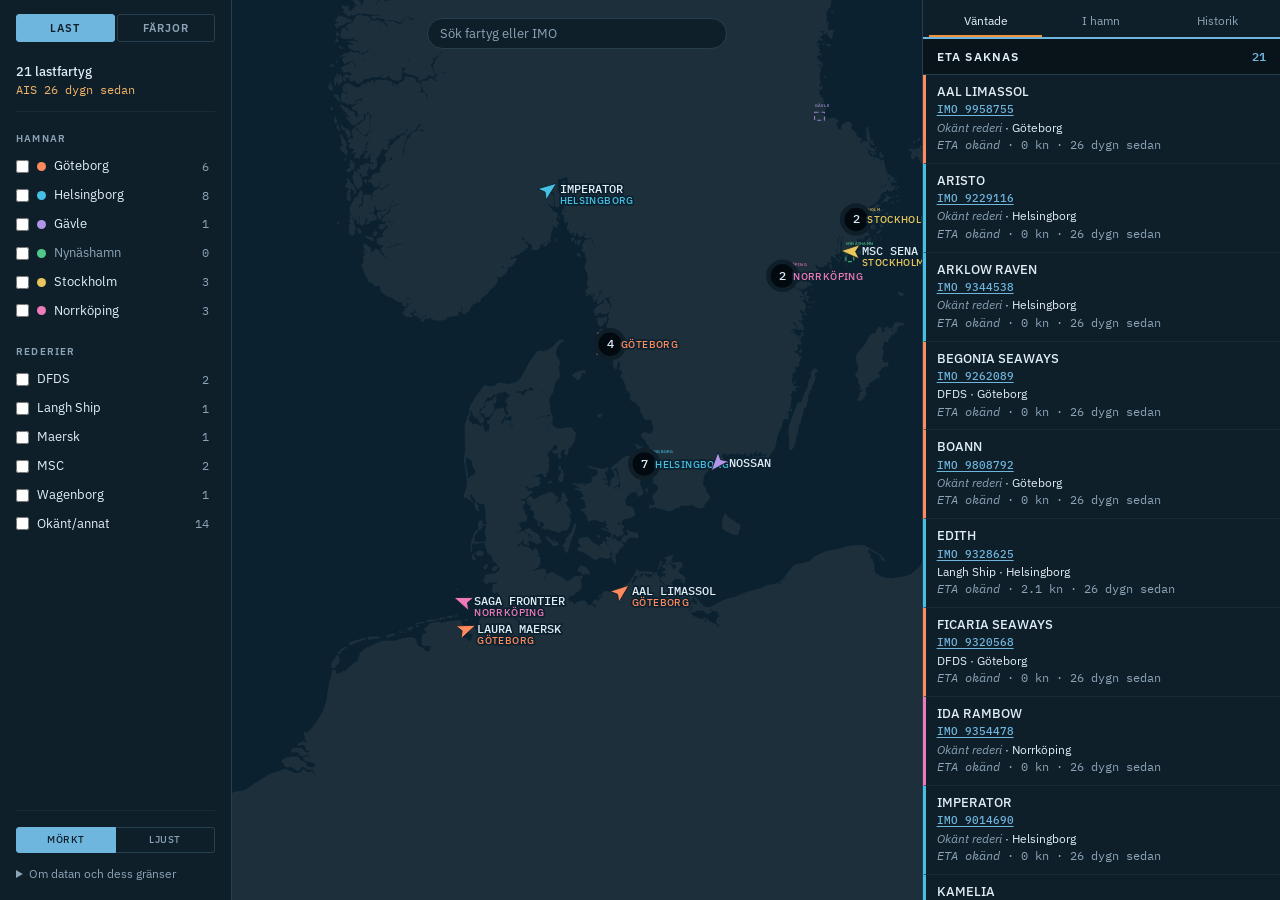
==== index.html @ 01788ef3 "underlag 2026-11-10 12:30Z" ====
<!DOCTYPE html>
<html lang="sv">
<head>
  <meta charset="UTF-8">
  <meta name="viewport" content="width=device-width, initial-scale=1.0">
  <title>Hamn-överblick</title>
  <link rel="stylesheet" href="https://fonts.googleapis.com/css2?family=IBM+Plex+Sans:wght@400;500;600&family=IBM+Plex+Mono:wght@400;500&display=swap">
  <link rel="stylesheet" href="style.css" />
</head>
<body>
  <div class="app">
    <aside class="kolumn filter">
      <nav class="vyval">
        <a href="index.html" class="aktiv">Last</a>
        <a href="farjor.html">Färjor</a>
      </nav>

      <div class="status">
        <span class="status-antal" id="status-antal"></span>
        <span class="status-alder" id="status-alder"></span>
      </div>

      <div id="collecting-banner" class="banner" hidden>Insamlingen har nyss börjat – det kan ta en stund innan fler fartyg dyker upp.</div>

      <section>
        <h2 class="grupprubrik">Hamnar</h2>
        <div id="hamnfilter"></div>
      </section>

      <section>
        <h2 class="grupprubrik">Rederier</h2>
        <div id="rederifilter"></div>
        <p class="notis" id="rederinotis"></p>
      </section>

      <div class="botten">
        <div class="temaval" id="temaval">
          <button type="button" data-tema="dark" aria-pressed="true">Mörkt</button>
          <button type="button" data-tema="light" aria-pressed="false">Ljust</button>
        </div>

        <details class="ansvar">
          <summary>Om datan och dess gränser</summary>
          <p class="ansvar-kort">
            <strong>Obekräftade uppgifter.</strong> Destination och ETA fylls i för hand av besättningen
            och är ofta fel. Sidan får inte användas för navigation, säkerhet eller som underlag för
            åtaganden. Fartygsdata via <a href="https://aisstream.io" rel="noopener">aisstream.io</a>.
          </p>
      <ul>
        <li><strong>Källan är fartygens egna AIS-sändningar.</strong> De tas emot via aisstream.io.
          Sidan är fristående och har ingen koppling till hamnarna, Sjöfartsverket, rederierna
          eller aisstream.io.</li>
        <li><strong>Destination och ETA är fritext.</strong> Besättningen skriver dem för hand.
          Fältet kan vara tomt, felstavat, kvar från förra resan eller ange ett datum som är
          uppenbart fel. Ingenting här är bekräftat mot hamnens anlöpsplanering.</li>
        <li><strong>Framförhållningen är högst ett par dygn.</strong> AIS-destinationen gäller den
          resa fartyget är på just nu, så ett fartyg som ska hit om två veckor står som på väg till
          Rotterdam eller Hamburg. Vid en mätning i september 2026 var den största framförhållningen
          3,4 dygn.</li>
        <li><strong>Avgående fartyg räknas bort.</strong> Destinationsfältet säger vilken hamn,
          inte åt vilket håll — ett fartyg som just lämnat Göteborg kan stå kvar med Göteborg som
          destination. Fartyg som gör fart och har kursen tydligt bort från hamnen utelämnas
          därför. Ligger fartyget stilla går riktningen inte att avgöra, och då visas det.</li>
        <li><strong>Vissa ankomsttider är uppskattade.</strong> Är fartygets egen ETA obrukbar —
          tom eller från en annan månad — räknas en tid fram ur position och fart och märks med
          ett tilde (~). Den är vår gissning, inte fartygets uppgift, och räknar fågelvägen: en
          rutt som går runt land tar längre tid än så.</li>
        <li><strong>Orimliga ETA visas inte.</strong> Ett fartyg vars ankomsttid passerade för
          mer än fem dygn sedan, eller ligger mer än två veckor fram, är nästan alltid ett glömt
          fält snarare än verklig trafik — AIS bär inget årtal, så ett gammalt datum kan gissas
          till nästa år. De fartygen utelämnas ur listan och kartan, men finns kvar i underlaget.</li>
        <li><strong>Listan är inte fullständig.</strong> Täckningen beror på var det finns
          AIS-mottagare och på vad strömmen hinner leverera. Ett fartyg som saknas kan vara på väg
          ändå.</li>
        <li><strong>”Container” är en gissning.</strong> AIS-typkoden skiljer inte containerfartyg
          från annan torrlast, så rederiet gissas ur fartygets namn. Både missar och felträffar
          förekommer.</li>
        <li><strong>Ingen garanti.</strong> Uppgifterna levereras i befintligt skick, utan garanti
          för riktighet eller tillgänglighet, och utan ansvar för beslut som fattas utifrån dem.</li>
      </ul>
          <p class="ansvar-kallor">
            Karta: <a href="https://www.naturalearthdata.com/" rel="noopener">Natural Earth</a>, allmän egendom.
          </p>
        </details>
      </div>
    </aside>

    <main class="kolumn mitten">
      <div class="karta">
        <div class="sokrad">
          <input id="sok" type="search" placeholder="Sök fartyg eller IMO" autocomplete="off" spellcheck="false">
        </div>
        <svg id="karta" preserveAspectRatio="xMidYMid slice" role="img"
             aria-label="Karta över fartyg på väg mot svenska hamnar">
          <rect id="hav" x="0" y="0" fill="var(--sjo)"></rect>
          <path id="land" fill-rule="evenodd"></path>
          <g id="hamnrutor"></g>
          <g id="fartygslager"></g>
        </svg>
        <button type="button" id="aterstall" hidden>Återställ utsnittet</button>
      </div>
    </main>

    <section class="kolumn lista">
      <div class="flikrad" role="tablist">
        <button type="button" class="flik" role="tab" data-flik="vantade" aria-selected="true">Väntade</button>
        <button type="button" class="flik" role="tab" data-flik="ihamn" aria-selected="false">I hamn</button>
        <button type="button" class="flik" role="tab" data-flik="historik" aria-selected="false">Historik</button>
      </div>
      <div id="arrivals"></div>
    </section>
  </div>

  <script src="land.js"></script>
  <script src="gruppering.js"></script>
  <script src="tidsband.js"></script>
  <script src="filter.js"></script>
  <script src="flikar.js"></script>
  <script src="karta.js"></script>
  <script>
    // Vad som skiljer den här vyn från färjevyn. Funktionerna anropas först
    // efter att alla skript laddats, så de får referera till gruppering.js.
    const VY = {
      vy: 'last',
      underlag: 'underlag.json',
      gruppera: (fartyg, nu) => delaIGrupper(fartyg, nu),
      färg: (f) => HAMNFARG(f.arrivingPort),
      enhet: 'lastfartyg',
      etikettRad2: (f) => f.arrivingPort || 'Ej bekräftat',
      tomText: 'Inga fartyg hittade just nu.',
    };
  </script>
  <script src="app.js"></script>
</body>
</html>
---- style.css ----
/* Mörkt är utgångsläget — nattsjökortet är sidans normala ansikte.
   Ljust finns kvar som ett val och skriver om samma variabler. Sidan följer
   alltså inte prefers-color-scheme; valet ligger hos besökaren. */
:root {
  --ink: #e2eef5;
  --ink-svag: #8ba4b6;
  --accent: #6fb6de;
  --papper: #08131a;
  --panel: #0f1f2a;
  --sjo: #0c2130;
  --land: #1d2f3a;
  --hairline: #263f4f;
  --hairline-svag: #182c38;
  --markerad: #f0913c;
  --markerad-yta: #22303c;
  --varning: #f2b467;
  --varning-yta: #2b1d10;
  --kluster-yta: #020a10;
  --kluster-text: #e2eef5;

  /* En färg per bevakad hamn, samma tabell i båda vyerna. De sex första är
     lastvyns beprövade palett; resten är färjehamnar. Ordningen är geografisk
     och inte estetisk — se karta.js för varför två färger får likna varandra
     så länge hamnarna ligger långt isär. */
  --hamn-goteborg: #ff8a5c;
  --hamn-helsingborg: #45bfe2;
  --hamn-gavle: #b294e8;
  --hamn-nynashamn: #4ec98a;
  --hamn-stockholm: #e8c65c;
  --hamn-norrkoping: #ef7ab9;
  --hamn-malmo: #ff7a7a;
  --hamn-trelleborg: #a9d95c;
  --hamn-ystad: #e08ae0;
  --hamn-karlshamn: #6fa8ff;
  --hamn-karlskrona: #d3a06f;
  --hamn-kapellskar: #9c9cf0;
  --hamn-stromstad: #3ec9c0;
  --hamn-umea: #f0a03c;
  --hamn-okand: #7c8f9c;

  --sans: 'IBM Plex Sans', system-ui, -apple-system, 'Segoe UI', sans-serif;
  --mono: 'IBM Plex Mono', ui-monospace, 'SF Mono', Menlo, monospace;
}

:root[data-theme="light"] {
  --ink: #0d2d40;
  --ink-svag: #5b7789;
  --accent: #0d3a55;
  --papper: #e9f0f4;
  --panel: #fbfdfe;
  --sjo: #cbdfeb;
  --land: #f6f2e8;
  --hairline: #b6c9d6;
  --hairline-svag: #dae6ed;
  --markerad: #d4711f;
  --markerad-yta: #fdf0e2;
  --varning: #97500a;
  --varning-yta: #fbeedd;
  --kluster-yta: #0d2d40;
  --kluster-text: #ffffff;

  --hamn-goteborg: #c04a20;
  --hamn-helsingborg: #10708f;
  --hamn-gavle: #6f4ea3;
  --hamn-nynashamn: #1f7247;
  --hamn-stockholm: #8a6a10;
  --hamn-norrkoping: #9c2a6e;
  --hamn-malmo: #b23636;
  --hamn-trelleborg: #5b7a12;
  --hamn-ystad: #8c3a95;
  --hamn-karlshamn: #1f5bb5;
  --hamn-karlskrona: #8a5a2b;
  --hamn-kapellskar: #4a4fb0;
  --hamn-stromstad: #12716c;
  --hamn-umea: #a35a08;
  --hamn-okand: #7d8f9c;
}

* { box-sizing: border-box; }

body {
  margin: 0;
  height: 100vh;
  background: var(--papper);
  color: var(--ink);
  font: 400 14px/1.45 var(--sans);
}

.app {
  display: grid;
  grid-template-columns: 232px minmax(0, 1fr) minmax(300px, 28%);
  height: 100vh;
}

.kolumn { min-width: 0; overflow-y: auto; overflow-x: hidden; }

/* ---- Vänster: status och filter --------------------------------------- */

.filter {
  display: flex;
  flex-direction: column;
  gap: 22px;
  padding: 14px 16px 18px;
  background: var(--panel);
  border-right: 1px solid var(--hairline);
}

.status {
  display: flex;
  flex-direction: column;
  gap: 3px;
  padding-bottom: 14px;
  border-bottom: 1px solid var(--hairline-svag);
}

.status-antal { font: 500 13px/1.2 var(--sans); }

.status-alder {
  font: 400 12px/1.2 var(--mono);
  color: var(--ink-svag);
  font-variant-numeric: tabular-nums;
}

.status-alder.gammal { color: var(--varning); }

.banner {
  padding: 8px 10px;
  background: var(--varning-yta);
  border-left: 2px solid var(--varning);
  color: var(--varning);
  font-size: 12px;
}

.grupprubrik {
  margin: 0 0 8px;
  font: 600 10px/1 var(--sans);
  letter-spacing: .12em;
  text-transform: uppercase;
  color: var(--ink-svag);
}

.notis { margin: 6px 0 0; font-size: 11.5px; line-height: 1.4; color: var(--ink-svag); }

.botten {
  margin-top: auto;
  display: flex;
  flex-direction: column;
  gap: 12px;
  padding-top: 16px;
  border-top: 1px solid var(--hairline-svag);
}

.temaval { display: flex; }

.temaval button {
  flex: 1;
  padding: 5px 0;
  border: 1px solid var(--hairline);
  background: transparent;
  color: var(--ink-svag);
  font: 500 10px/1.4 var(--sans);
  letter-spacing: .06em;
  text-transform: uppercase;
  cursor: pointer;
}

.temaval button:first-child { border-radius: 3px 0 0 3px; }
.temaval button:last-child { border-radius: 0 3px 3px 0; border-left: 0; }
.temaval button[aria-pressed="true"] { background: var(--accent); color: var(--panel); border-color: var(--accent); }

.ansvar summary { cursor: pointer; font-size: 12px; color: var(--ink-svag); }
.ansvar ul { margin: 8px 0 0; padding-left: 16px; }
.ansvar li, .ansvar p { font-size: 11.5px; line-height: 1.5; color: var(--ink-svag); }
.ansvar strong { color: var(--ink); }
.ansvar a { color: var(--accent); }

/* ---- Mitten: sök och karta -------------------------------------------- */

.mitten { background: var(--papper); overflow: hidden; }

.karta { position: relative; overflow: hidden; height: 100%; cursor: grab; }
.karta svg { width: 100%; height: 100%; display: block; background: var(--sjo); touch-action: none; }

.sokrad {
  position: absolute;
  top: 18px;
  left: 50%;
  transform: translateX(-50%);
  z-index: 2;
  width: min(300px, calc(100% - 32px));
}

.sokrad input {
  width: 100%;
  padding: 7px 12px;
  border: 1px solid var(--hairline);
  border-radius: 16px;
  background: var(--panel);
  color: var(--ink);
  font: 400 12.5px/1.2 var(--sans);
}

.sokrad input::placeholder { color: var(--ink-svag); }
.sokrad input:focus { outline: 2px solid var(--accent); outline-offset: 1px; }

#aterstall {
  position: absolute;
  top: 18px; right: 14px;
  z-index: 2;
  padding: 6px 11px;
  border: 1px solid var(--hairline);
  border-radius: 16px;
  background: var(--panel);
  color: var(--ink);
  font: 500 11px/1.2 var(--sans);
  cursor: pointer;
}

#aterstall:hover { border-color: var(--accent); color: var(--accent); }

#land { fill: var(--land); stroke: var(--hairline); stroke-width: .8; stroke-linejoin: round; }
.hamnruta { fill: none; opacity: .8; }
.hamnnamn { font: 500 10px/1 var(--sans); letter-spacing: .06em; text-transform: uppercase; }

.fartyg { cursor: pointer; }
.fartyg polygon, .fartyg circle { stroke: var(--panel); }
.fartyg.vald polygon, .fartyg.vald circle { stroke: var(--markerad); }

/* Är något markerat tonas allt annat ned. Den stora pilen ensam räcker inte
   när kartan är full av likadana ikoner — det är kontrasten mot omgivningen
   som gör att blicken hittar dit. */
#fartygslager.har-val .fartyg:not(.vald) { opacity: .28; }
#fartygslager.har-val .fartyg:not(.vald) text { opacity: .5; }
.fartyg text { paint-order: stroke; stroke: var(--sjo); stroke-linejoin: round; }
.etikett-namn { font-family: var(--mono); font-weight: 500; fill: var(--ink); }
.etikett-hamn { font-family: var(--sans); font-weight: 500; letter-spacing: .04em; text-transform: uppercase; }

/* ---- Höger: ankomstlistan --------------------------------------------- */

.lista { background: var(--panel); border-left: 1px solid var(--hairline); padding-bottom: 24px; }

.listgrupp { border-bottom: 1px solid var(--hairline); }

.listgrupp > h2 {
  position: sticky;
  top: 0;
  z-index: 1;
  display: flex;
  justify-content: space-between;
  align-items: baseline;
  gap: 8px;
  margin: 0;
  padding: 10px 14px 9px;
  background: var(--papper);
  border-top: 2px solid var(--accent);
  border-bottom: 1px solid var(--hairline);
  font: 600 12px/1.3 var(--sans);
  letter-spacing: .1em;
  text-transform: uppercase;
  color: var(--ink);
}

.listgrupp > h2 .antal {
  font-family: var(--mono);
  font-size: 12px;
  letter-spacing: 0;
  color: var(--accent);
  font-variant-numeric: tabular-nums;
}

.rad {
  display: grid;
  gap: 2px;
  padding: 9px 14px 10px 11px;
  border-left: 3px solid transparent;
  border-bottom: 1px solid var(--hairline-svag);
  cursor: pointer;
}

.rad:hover { background: var(--hairline-svag); }

/* Kartmarkören bär ingen information utöver färg och riktning, så den valda
   raden måste synas ordentligt och bära allt. */
.rad.vald {
  background: var(--markerad-yta);
  border-left-width: 4px;
  border-left-color: var(--markerad);
  box-shadow: inset 0 0 0 1px var(--markerad);
}

.rad.vald .rad-namn { font-weight: 600; font-size: 14px; }

.rad-namn { font: 500 13px/1.25 var(--sans); overflow: hidden; text-overflow: ellipsis; white-space: nowrap; }

/* Radens enda länk, och den enda vägen vidare till ett annat fartygsregister.
   Låg den i --ink-svag med en hårfin ram under smälte den in i metaraden
   bredvid, som är samma grå och samma teckensnitt — den lästes inte som
   klickbar. Accentfärg och en riktig understrykning, alltså. */
.rad-imo {
  justify-self: start;
  font: 500 11px/1.3 var(--mono);
  color: var(--accent);
  text-decoration: underline;
  text-underline-offset: 2px;
  font-variant-numeric: tabular-nums;
}

.rad-imo:hover,
.rad-imo:focus-visible { color: var(--ink); text-decoration-thickness: 2px; }
.rad-hamn { font-size: 12px; }
.rad-meta { font: 400 11.5px/1.3 var(--mono); color: var(--ink-svag); font-variant-numeric: tabular-nums; }
.osaker { color: var(--ink-svag); font-style: italic; }

.detalj {
  display: grid;
  grid-template-columns: auto 1fr;
  gap: 2px 10px;
  margin-top: 8px;
  padding-top: 8px;
  border-top: 1px solid var(--hairline);
  font: 400 11.5px/1.45 var(--mono);
  font-variant-numeric: tabular-nums;
}

.detalj dt {
  color: var(--ink-svag);
  font-family: var(--sans);
  font-size: 10px;
  letter-spacing: .08em;
  text-transform: uppercase;
  align-self: center;
}

.detalj dd { margin: 0; overflow-wrap: anywhere; }
.tomt { padding: 24px 14px; color: var(--ink-svag); font-size: 13px; }

@media (max-width: 900px) {
  body { height: auto; }
  .app { grid-template-columns: 1fr; height: auto; }
  .kolumn { overflow: visible; }
  .filter { border-right: none; border-bottom: 1px solid var(--hairline); }
  .karta { height: 60vh; }
  .lista { border-left: none; }
}

@media (prefers-reduced-motion: reduce) {
  * { animation: none !important; transition: none !important; }
}

.kryss { display: flex; align-items: center; gap: 8px; padding: 5px 6px 5px 4px; margin-left: -4px; border-radius: 3px; cursor: pointer; user-select: none; }
.kryss:hover { background: var(--hairline-svag); }
.kryss input { margin: 0; accent-color: var(--accent); }
.kryss .prick { width: 9px; height: 9px; border-radius: 50%; flex: none; }
.kryss .etikett { flex: 1; min-width: 0; overflow: hidden; text-overflow: ellipsis; white-space: nowrap; font-size: 13px; }
.kryss .antal { font: 400 12px/1 var(--mono); color: var(--ink-svag); font-variant-numeric: tabular-nums; }
.kryss.tom .etikett { color: var(--ink-svag); }

/* ---- Kluster ---------------------------------------------------------- */

/* Ytan är mörkare än både hav och land i mörkt tema, och mörk mot ett ljust
   sjökort i det ljusa — så att klustret bryter mot bakgrunden oavsett var det
   hamnar. Ringens bågar bär hamnfärgerna och gör resten av kontrasten. */
.klusteryta { fill: var(--kluster-yta); }
.klusterbage { fill: none; }
.klusterantal { font-family: var(--mono); font-weight: 500; fill: var(--kluster-text); }
.kluster { cursor: pointer; }
.kluster:hover .klusteryta { fill: var(--markerad); }

.hamnruta.klickbar { cursor: pointer; }
.hamnbricka { fill: var(--papper); fill-opacity: .92; }
.hamnantal { font: 600 11px/1 var(--mono); }
/* I historikläget är fartygen bakgrund. Utan pointer-events: none fångar de
   klicket som var menat för hamnrutan under dem — fartygslagret ritas sist och
   ligger därmed överst. */
#fartygslager.historik { opacity: .35; pointer-events: none; }
.hamnlista {
  position: absolute; z-index: 3; min-width: 230px; max-height: 280px;
  overflow-y: auto; padding: 6px; background: var(--panel);
  border: 1px solid var(--hairline); border-radius: 5px;
  box-shadow: 0 3px 14px rgba(0, 0, 0, .35);
}
.hamnlista h2 { margin: 0 0 4px; font-size: 12px; }
.hamnlista .hamnknapp {
  width: 100%; text-align: left; font: inherit; font-size: 12px;
  color: var(--markerad); background: transparent; border: 0; cursor: pointer; padding: 2px 4px;
}
.hamnlista .ankomstrad {
  display: flex; gap: 8px; width: 100%; text-align: left;
  font: inherit; font-size: 12px; color: var(--ink); background: transparent;
  border: 0; cursor: pointer; padding: 2px 4px;
}
.hamnlista .ankomstrad:hover, .hamnlista .hamnknapp:hover { background: var(--sjo); }
.flikrad { display: flex; gap: 2px; padding: 6px 6px 0; }
.flik {
  flex: 1; padding: 6px 4px; font: inherit; font-size: 12px; cursor: pointer;
  color: var(--ink-svag); background: transparent;
  border: 0; border-bottom: 2px solid transparent;
}
.flik[aria-selected="true"] { color: var(--ink); border-bottom-color: var(--markerad); }
.flik:hover { color: var(--ink); }
.ihamnrad .sedan { color: var(--ink-svag); font-size: 11px; }
.lotsrad { display: flex; gap: 8px; padding: 3px 6px; font-size: 12px; }
.lotsrad .tid { color: var(--ink-svag); font-variant-numeric: tabular-nums; }
.lotsrad .spårad { color: var(--markerad); }
.historikrad { display: flex; gap: 8px; padding: 3px 6px; font-size: 12px; }
.historikrad .tid { color: var(--ink-svag); font-variant-numeric: tabular-nums; }
.historikrad .lots { color: var(--ink-svag); margin-left: auto; }

.klusterlista {
  position: absolute;
  z-index: 3;
  min-width: 210px;
  max-height: 260px;
  overflow-y: auto;
  padding: 6px;
  background: var(--panel);
  border: 1px solid var(--hairline);
  border-radius: 5px;
  box-shadow: 0 3px 14px rgba(0, 0, 0, .35);
}

.klusterlista h2 {
  margin: 2px 6px 6px;
  font: 600 10px/1.4 var(--sans);
  letter-spacing: .12em;
  text-transform: uppercase;
  color: var(--ink-svag);
}

.klusterrad {
  display: flex;
  align-items: center;
  gap: 8px;
  width: 100%;
  padding: 5px 6px;
  border: 0;
  border-radius: 3px;
  background: transparent;
  color: var(--ink);
  font: 400 12px/1.3 var(--sans);
  text-align: left;
  cursor: pointer;
}

.klusterrad:hover { background: var(--hairline-svag); }
.klusterrad .prick { width: 9px; height: 9px; border-radius: 50%; flex: none; }
.klusternamn { flex: 1; min-width: 0; overflow: hidden; text-overflow: ellipsis; white-space: nowrap; }
.klustereta { font: 400 11px/1.3 var(--mono); color: var(--ink-svag); font-variant-numeric: tabular-nums; }

/* Uppskattad tid, inte fartygets egen uppgift. Skillnaden ska synas i listan
   utan att man öppnar raden. */
.eta-uppskattad { color: var(--varning); }

/* Navigering mellan lastvyn och färjevyn. Två sidor, inget delat tillstånd —
   temavalet ligger i localStorage och följer med ändå. */
.vyval { display: flex; gap: 2px; }

.vyval a {
  flex: 1;
  padding: 6px 0;
  border: 1px solid var(--hairline);
  border-radius: 3px;
  background: transparent;
  color: var(--ink-svag);
  font: 600 11px/1.3 var(--sans);
  letter-spacing: .08em;
  text-transform: uppercase;
  text-align: center;
  text-decoration: none;
}

.vyval a:hover { color: var(--ink); border-color: var(--accent); }
.vyval a.aktiv { background: var(--accent); color: var(--panel); border-color: var(--accent); }
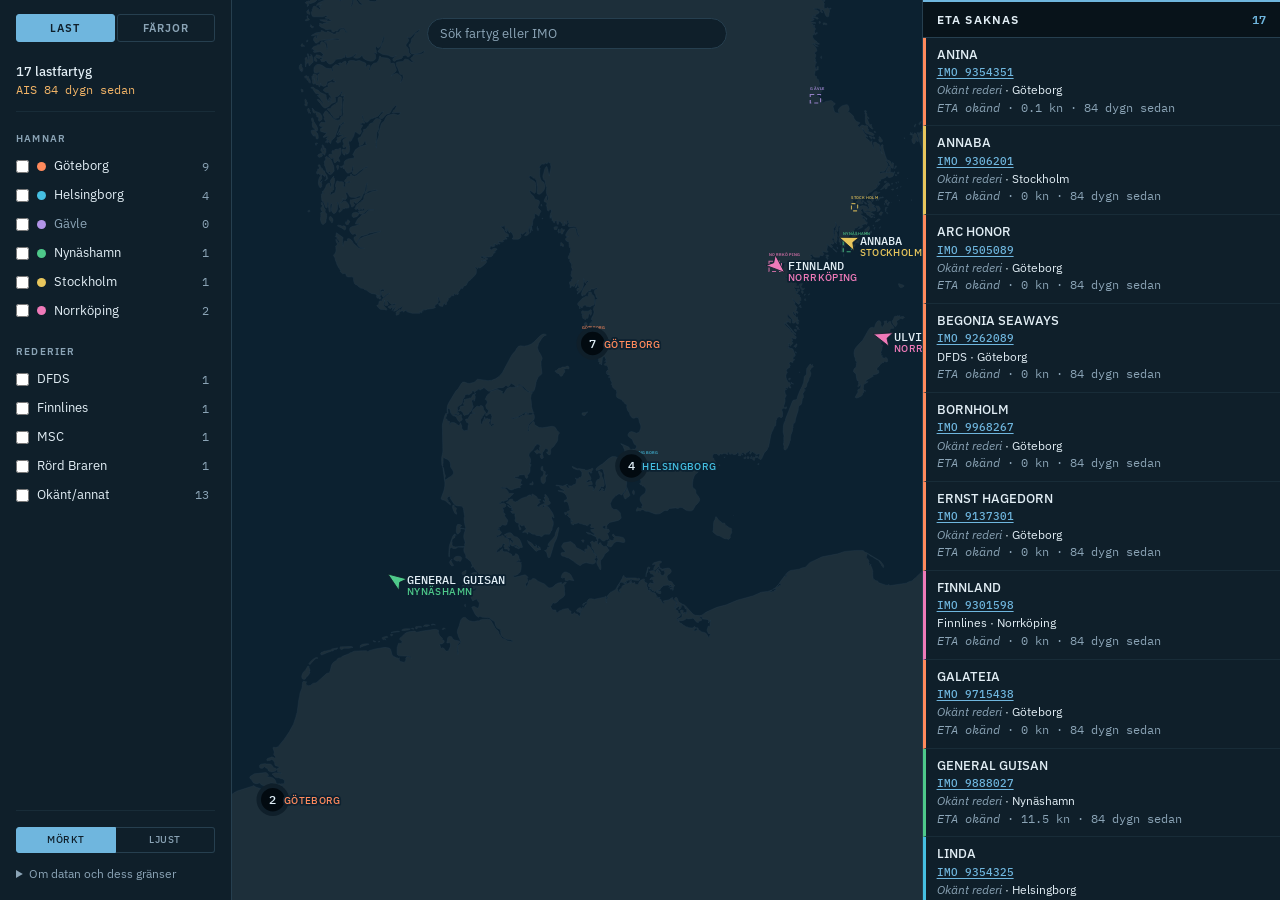
==== commit 131e8fa1: "underlag 2026-09-13 13:10Z" ====
--- a/index.html
+++ b/index.html
@@ -101,27 +101,18 @@
       </div>
     </main>
 
-    <section class="kolumn lista">
-      <div class="flikrad" role="tablist">
-        <button type="button" class="flik" role="tab" data-flik="vantade" aria-selected="true">Väntade</button>
-        <button type="button" class="flik" role="tab" data-flik="ihamn" aria-selected="false">I hamn</button>
-        <button type="button" class="flik" role="tab" data-flik="historik" aria-selected="false">Historik</button>
-      </div>
-      <div id="arrivals"></div>
-    </section>
+    <section class="kolumn lista" id="arrivals"></section>
   </div>
 
   <script src="land.js"></script>
   <script src="gruppering.js"></script>
   <script src="tidsband.js"></script>
   <script src="filter.js"></script>
-  <script src="flikar.js"></script>
   <script src="karta.js"></script>
   <script>
     // Vad som skiljer den här vyn från färjevyn. Funktionerna anropas först
     // efter att alla skript laddats, så de får referera till gruppering.js.
     const VY = {
-      vy: 'last',
       underlag: 'underlag.json',
       gruppera: (fartyg, nu) => delaIGrupper(fartyg, nu),
       färg: (f) => HAMNFARG(f.arrivingPort),
--- a/style.css
+++ b/style.css
@@ -366,46 +366,6 @@
 .kluster { cursor: pointer; }
 .kluster:hover .klusteryta { fill: var(--markerad); }
 
-.hamnruta.klickbar { cursor: pointer; }
-.hamnbricka { fill: var(--papper); fill-opacity: .92; }
-.hamnantal { font: 600 11px/1 var(--mono); }
-/* I historikläget är fartygen bakgrund. Utan pointer-events: none fångar de
-   klicket som var menat för hamnrutan under dem — fartygslagret ritas sist och
-   ligger därmed överst. */
-#fartygslager.historik { opacity: .35; pointer-events: none; }
-.hamnlista {
-  position: absolute; z-index: 3; min-width: 230px; max-height: 280px;
-  overflow-y: auto; padding: 6px; background: var(--panel);
-  border: 1px solid var(--hairline); border-radius: 5px;
-  box-shadow: 0 3px 14px rgba(0, 0, 0, .35);
-}
-.hamnlista h2 { margin: 0 0 4px; font-size: 12px; }
-.hamnlista .hamnknapp {
-  width: 100%; text-align: left; font: inherit; font-size: 12px;
-  color: var(--markerad); background: transparent; border: 0; cursor: pointer; padding: 2px 4px;
-}
-.hamnlista .ankomstrad {
-  display: flex; gap: 8px; width: 100%; text-align: left;
-  font: inherit; font-size: 12px; color: var(--ink); background: transparent;
-  border: 0; cursor: pointer; padding: 2px 4px;
-}
-.hamnlista .ankomstrad:hover, .hamnlista .hamnknapp:hover { background: var(--sjo); }
-.flikrad { display: flex; gap: 2px; padding: 6px 6px 0; }
-.flik {
-  flex: 1; padding: 6px 4px; font: inherit; font-size: 12px; cursor: pointer;
-  color: var(--ink-svag); background: transparent;
-  border: 0; border-bottom: 2px solid transparent;
-}
-.flik[aria-selected="true"] { color: var(--ink); border-bottom-color: var(--markerad); }
-.flik:hover { color: var(--ink); }
-.ihamnrad .sedan { color: var(--ink-svag); font-size: 11px; }
-.lotsrad { display: flex; gap: 8px; padding: 3px 6px; font-size: 12px; }
-.lotsrad .tid { color: var(--ink-svag); font-variant-numeric: tabular-nums; }
-.lotsrad .spårad { color: var(--markerad); }
-.historikrad { display: flex; gap: 8px; padding: 3px 6px; font-size: 12px; }
-.historikrad .tid { color: var(--ink-svag); font-variant-numeric: tabular-nums; }
-.historikrad .lots { color: var(--ink-svag); margin-left: auto; }
-
 .klusterlista {
   position: absolute;
   z-index: 3;
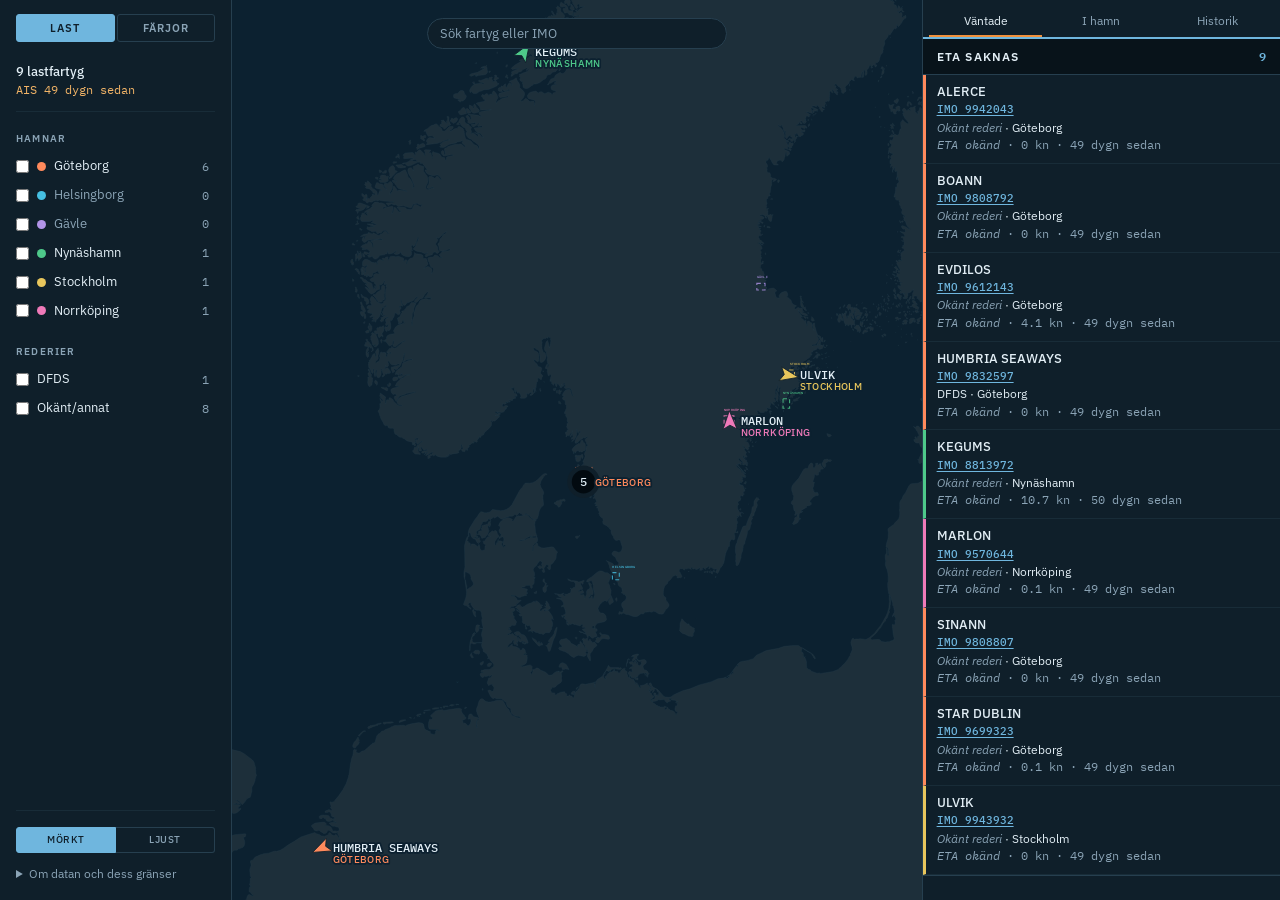
==== commit 2868729a: "underlag 2026-10-17 18:50Z" ====
--- a/index.html
+++ b/index.html
@@ -101,18 +101,27 @@
       </div>
     </main>
 
-    <section class="kolumn lista" id="arrivals"></section>
+    <section class="kolumn lista">
+      <div class="flikrad" role="tablist">
+        <button type="button" class="flik" role="tab" data-flik="vantade" aria-selected="true">Väntade</button>
+        <button type="button" class="flik" role="tab" data-flik="ihamn" aria-selected="false">I hamn</button>
+        <button type="button" class="flik" role="tab" data-flik="historik" aria-selected="false">Historik</button>
+      </div>
+      <div id="arrivals"></div>
+    </section>
   </div>
 
   <script src="land.js"></script>
   <script src="gruppering.js"></script>
   <script src="tidsband.js"></script>
   <script src="filter.js"></script>
+  <script src="flikar.js"></script>
   <script src="karta.js"></script>
   <script>
     // Vad som skiljer den här vyn från färjevyn. Funktionerna anropas först
     // efter att alla skript laddats, så de får referera till gruppering.js.
     const VY = {
+      vy: 'last',
       underlag: 'underlag.json',
       gruppera: (fartyg, nu) => delaIGrupper(fartyg, nu),
       färg: (f) => HAMNFARG(f.arrivingPort),
--- a/style.css
+++ b/style.css
@@ -366,6 +366,46 @@
 .kluster { cursor: pointer; }
 .kluster:hover .klusteryta { fill: var(--markerad); }
 
+.hamnruta.klickbar { cursor: pointer; }
+.hamnbricka { fill: var(--papper); fill-opacity: .92; }
+.hamnantal { font: 600 11px/1 var(--mono); }
+/* I historikläget är fartygen bakgrund. Utan pointer-events: none fångar de
+   klicket som var menat för hamnrutan under dem — fartygslagret ritas sist och
+   ligger därmed överst. */
+#fartygslager.historik { opacity: .35; pointer-events: none; }
+.hamnlista {
+  position: absolute; z-index: 3; min-width: 230px; max-height: 280px;
+  overflow-y: auto; padding: 6px; background: var(--panel);
+  border: 1px solid var(--hairline); border-radius: 5px;
+  box-shadow: 0 3px 14px rgba(0, 0, 0, .35);
+}
+.hamnlista h2 { margin: 0 0 4px; font-size: 12px; }
+.hamnlista .hamnknapp {
+  width: 100%; text-align: left; font: inherit; font-size: 12px;
+  color: var(--markerad); background: transparent; border: 0; cursor: pointer; padding: 2px 4px;
+}
+.hamnlista .ankomstrad {
+  display: flex; gap: 8px; width: 100%; text-align: left;
+  font: inherit; font-size: 12px; color: var(--ink); background: transparent;
+  border: 0; cursor: pointer; padding: 2px 4px;
+}
+.hamnlista .ankomstrad:hover, .hamnlista .hamnknapp:hover { background: var(--sjo); }
+.flikrad { display: flex; gap: 2px; padding: 6px 6px 0; }
+.flik {
+  flex: 1; padding: 6px 4px; font: inherit; font-size: 12px; cursor: pointer;
+  color: var(--ink-svag); background: transparent;
+  border: 0; border-bottom: 2px solid transparent;
+}
+.flik[aria-selected="true"] { color: var(--ink); border-bottom-color: var(--markerad); }
+.flik:hover { color: var(--ink); }
+.ihamnrad .sedan { color: var(--ink-svag); font-size: 11px; }
+.lotsrad { display: flex; gap: 8px; padding: 3px 6px; font-size: 12px; }
+.lotsrad .tid { color: var(--ink-svag); font-variant-numeric: tabular-nums; }
+.lotsrad .spårad { color: var(--markerad); }
+.historikrad { display: flex; gap: 8px; padding: 3px 6px; font-size: 12px; }
+.historikrad .tid { color: var(--ink-svag); font-variant-numeric: tabular-nums; }
+.historikrad .lots { color: var(--ink-svag); margin-left: auto; }
+
 .klusterlista {
   position: absolute;
   z-index: 3;
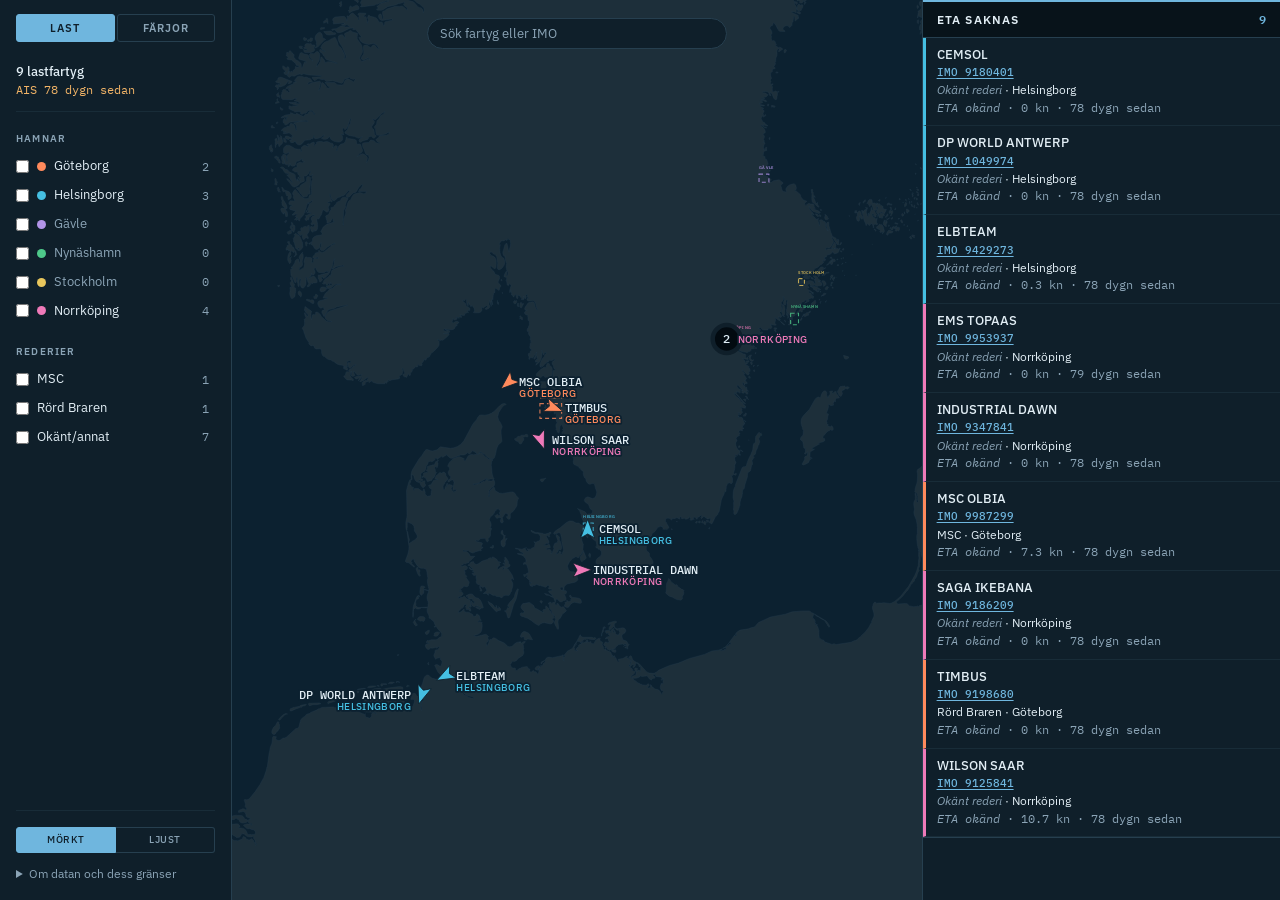
==== commit 2ec3fadb: "underlag 2026-09-18 18:20Z" ====
--- a/index.html
+++ b/index.html
@@ -101,27 +101,18 @@
       </div>
     </main>
 
-    <section class="kolumn lista">
-      <div class="flikrad" role="tablist">
-        <button type="button" class="flik" role="tab" data-flik="vantade" aria-selected="true">Väntade</button>
-        <button type="button" class="flik" role="tab" data-flik="ihamn" aria-selected="false">I hamn</button>
-        <button type="button" class="flik" role="tab" data-flik="historik" aria-selected="false">Historik</button>
-      </div>
-      <div id="arrivals"></div>
-    </section>
+    <section class="kolumn lista" id="arrivals"></section>
   </div>
 
   <script src="land.js"></script>
   <script src="gruppering.js"></script>
   <script src="tidsband.js"></script>
   <script src="filter.js"></script>
-  <script src="flikar.js"></script>
   <script src="karta.js"></script>
   <script>
     // Vad som skiljer den här vyn från färjevyn. Funktionerna anropas först
     // efter att alla skript laddats, så de får referera till gruppering.js.
     const VY = {
-      vy: 'last',
       underlag: 'underlag.json',
       gruppera: (fartyg, nu) => delaIGrupper(fartyg, nu),
       färg: (f) => HAMNFARG(f.arrivingPort),
--- a/style.css
+++ b/style.css
@@ -366,46 +366,6 @@
 .kluster { cursor: pointer; }
 .kluster:hover .klusteryta { fill: var(--markerad); }
 
-.hamnruta.klickbar { cursor: pointer; }
-.hamnbricka { fill: var(--papper); fill-opacity: .92; }
-.hamnantal { font: 600 11px/1 var(--mono); }
-/* I historikläget är fartygen bakgrund. Utan pointer-events: none fångar de
-   klicket som var menat för hamnrutan under dem — fartygslagret ritas sist och
-   ligger därmed överst. */
-#fartygslager.historik { opacity: .35; pointer-events: none; }
-.hamnlista {
-  position: absolute; z-index: 3; min-width: 230px; max-height: 280px;
-  overflow-y: auto; padding: 6px; background: var(--panel);
-  border: 1px solid var(--hairline); border-radius: 5px;
-  box-shadow: 0 3px 14px rgba(0, 0, 0, .35);
-}
-.hamnlista h2 { margin: 0 0 4px; font-size: 12px; }
-.hamnlista .hamnknapp {
-  width: 100%; text-align: left; font: inherit; font-size: 12px;
-  color: var(--markerad); background: transparent; border: 0; cursor: pointer; padding: 2px 4px;
-}
-.hamnlista .ankomstrad {
-  display: flex; gap: 8px; width: 100%; text-align: left;
-  font: inherit; font-size: 12px; color: var(--ink); background: transparent;
-  border: 0; cursor: pointer; padding: 2px 4px;
-}
-.hamnlista .ankomstrad:hover, .hamnlista .hamnknapp:hover { background: var(--sjo); }
-.flikrad { display: flex; gap: 2px; padding: 6px 6px 0; }
-.flik {
-  flex: 1; padding: 6px 4px; font: inherit; font-size: 12px; cursor: pointer;
-  color: var(--ink-svag); background: transparent;
-  border: 0; border-bottom: 2px solid transparent;
-}
-.flik[aria-selected="true"] { color: var(--ink); border-bottom-color: var(--markerad); }
-.flik:hover { color: var(--ink); }
-.ihamnrad .sedan { color: var(--ink-svag); font-size: 11px; }
-.lotsrad { display: flex; gap: 8px; padding: 3px 6px; font-size: 12px; }
-.lotsrad .tid { color: var(--ink-svag); font-variant-numeric: tabular-nums; }
-.lotsrad .spårad { color: var(--markerad); }
-.historikrad { display: flex; gap: 8px; padding: 3px 6px; font-size: 12px; }
-.historikrad .tid { color: var(--ink-svag); font-variant-numeric: tabular-nums; }
-.historikrad .lots { color: var(--ink-svag); margin-left: auto; }
-
 .klusterlista {
   position: absolute;
   z-index: 3;
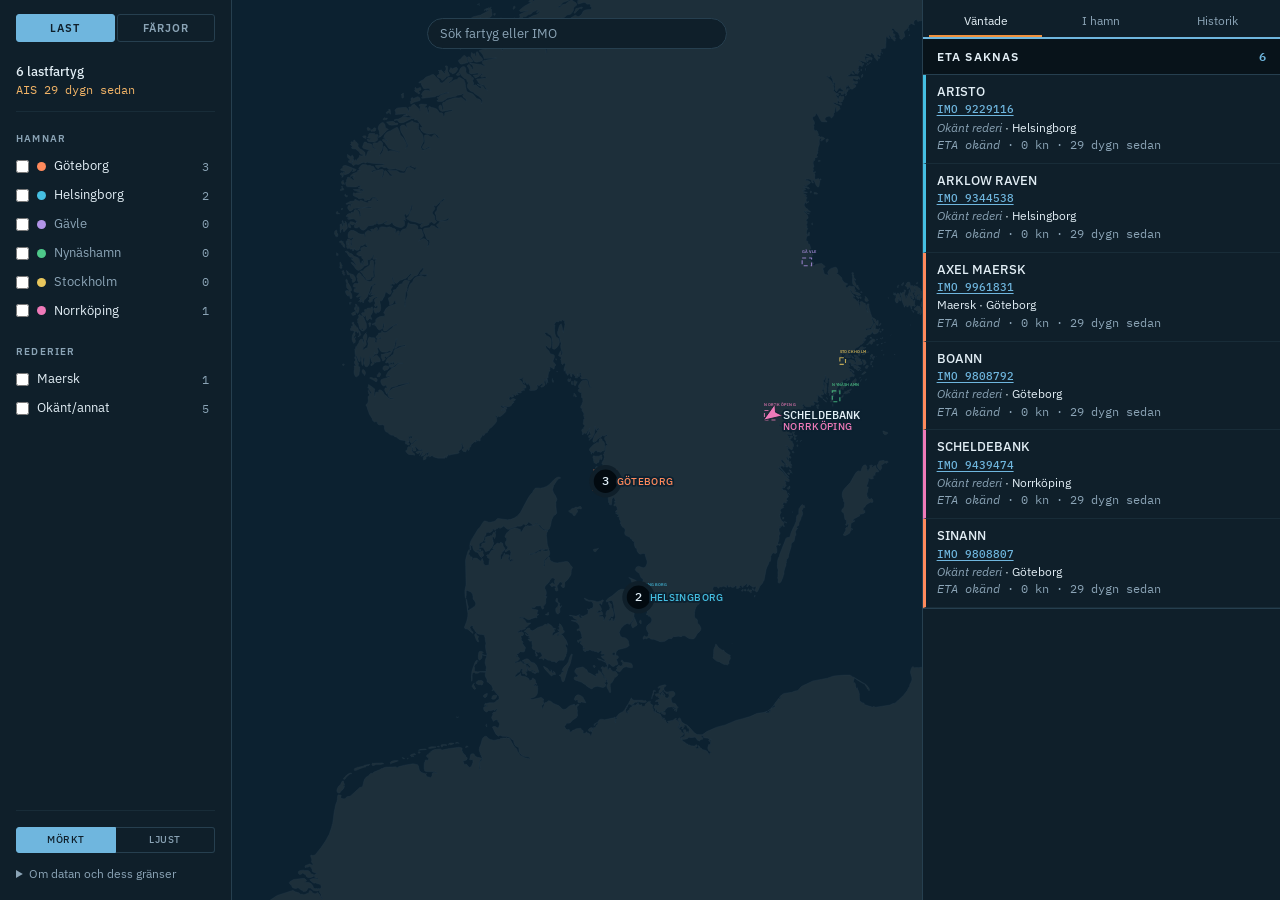
==== commit 7cf6f953: "underlag 2026-11-06 22:50Z" ====
--- a/index.html
+++ b/index.html
@@ -101,18 +101,27 @@
       </div>
     </main>
 
-    <section class="kolumn lista" id="arrivals"></section>
+    <section class="kolumn lista">
+      <div class="flikrad" role="tablist">
+        <button type="button" class="flik" role="tab" data-flik="vantade" aria-selected="true">Väntade</button>
+        <button type="button" class="flik" role="tab" data-flik="ihamn" aria-selected="false">I hamn</button>
+        <button type="button" class="flik" role="tab" data-flik="historik" aria-selected="false">Historik</button>
+      </div>
+      <div id="arrivals"></div>
+    </section>
   </div>
 
   <script src="land.js"></script>
   <script src="gruppering.js"></script>
   <script src="tidsband.js"></script>
   <script src="filter.js"></script>
+  <script src="flikar.js"></script>
   <script src="karta.js"></script>
   <script>
     // Vad som skiljer den här vyn från färjevyn. Funktionerna anropas först
     // efter att alla skript laddats, så de får referera till gruppering.js.
     const VY = {
+      vy: 'last',
       underlag: 'underlag.json',
       gruppera: (fartyg, nu) => delaIGrupper(fartyg, nu),
       färg: (f) => HAMNFARG(f.arrivingPort),
--- a/style.css
+++ b/style.css
@@ -366,6 +366,46 @@
 .kluster { cursor: pointer; }
 .kluster:hover .klusteryta { fill: var(--markerad); }
 
+.hamnruta.klickbar { cursor: pointer; }
+.hamnbricka { fill: var(--papper); fill-opacity: .92; }
+.hamnantal { font: 600 11px/1 var(--mono); }
+/* I historikläget är fartygen bakgrund. Utan pointer-events: none fångar de
+   klicket som var menat för hamnrutan under dem — fartygslagret ritas sist och
+   ligger därmed överst. */
+#fartygslager.historik { opacity: .35; pointer-events: none; }
+.hamnlista {
+  position: absolute; z-index: 3; min-width: 230px; max-height: 280px;
+  overflow-y: auto; padding: 6px; background: var(--panel);
+  border: 1px solid var(--hairline); border-radius: 5px;
+  box-shadow: 0 3px 14px rgba(0, 0, 0, .35);
+}
+.hamnlista h2 { margin: 0 0 4px; font-size: 12px; }
+.hamnlista .hamnknapp {
+  width: 100%; text-align: left; font: inherit; font-size: 12px;
+  color: var(--markerad); background: transparent; border: 0; cursor: pointer; padding: 2px 4px;
+}
+.hamnlista .ankomstrad {
+  display: flex; gap: 8px; width: 100%; text-align: left;
+  font: inherit; font-size: 12px; color: var(--ink); background: transparent;
+  border: 0; cursor: pointer; padding: 2px 4px;
+}
+.hamnlista .ankomstrad:hover, .hamnlista .hamnknapp:hover { background: var(--sjo); }
+.flikrad { display: flex; gap: 2px; padding: 6px 6px 0; }
+.flik {
+  flex: 1; padding: 6px 4px; font: inherit; font-size: 12px; cursor: pointer;
+  color: var(--ink-svag); background: transparent;
+  border: 0; border-bottom: 2px solid transparent;
+}
+.flik[aria-selected="true"] { color: var(--ink); border-bottom-color: var(--markerad); }
+.flik:hover { color: var(--ink); }
+.ihamnrad .sedan { color: var(--ink-svag); font-size: 11px; }
+.lotsrad { display: flex; gap: 8px; padding: 3px 6px; font-size: 12px; }
+.lotsrad .tid { color: var(--ink-svag); font-variant-numeric: tabular-nums; }
+.lotsrad .spårad { color: var(--markerad); }
+.historikrad { display: flex; gap: 8px; padding: 3px 6px; font-size: 12px; }
+.historikrad .tid { color: var(--ink-svag); font-variant-numeric: tabular-nums; }
+.historikrad .lots { color: var(--ink-svag); margin-left: auto; }
+
 .klusterlista {
   position: absolute;
   z-index: 3;
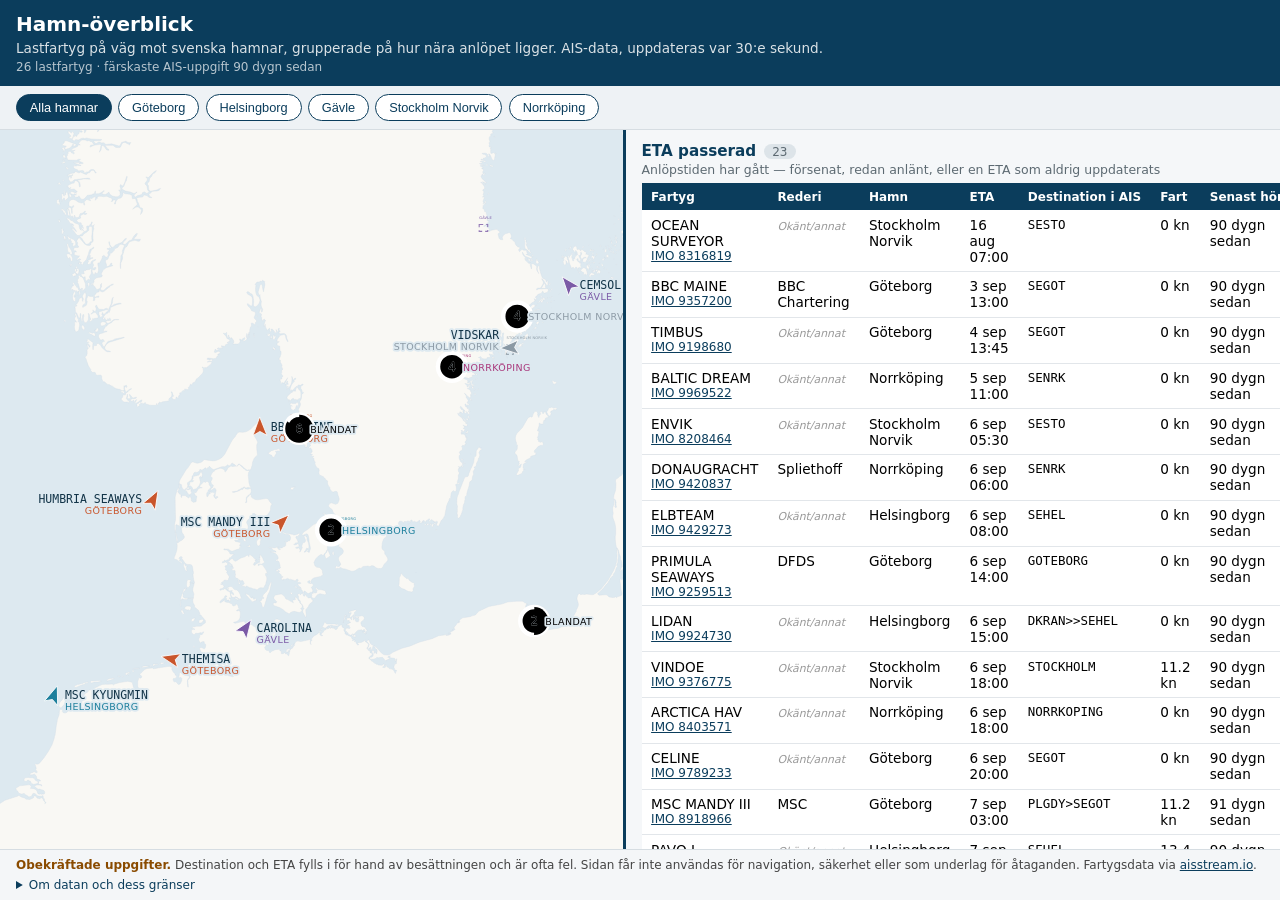
==== commit 82bf3736: "underlag 2026-09-06 19:40Z" ====
--- a/index.html
+++ b/index.html
@@ -4,48 +4,38 @@
   <meta charset="UTF-8">
   <meta name="viewport" content="width=device-width, initial-scale=1.0">
   <title>Hamn-överblick</title>
-  <link rel="stylesheet" href="https://fonts.googleapis.com/css2?family=IBM+Plex+Sans:wght@400;500;600&family=IBM+Plex+Mono:wght@400;500&display=swap">
   <link rel="stylesheet" href="style.css" />
 </head>
 <body>
-  <div class="app">
-    <aside class="kolumn filter">
-      <nav class="vyval">
-        <a href="index.html" class="aktiv">Last</a>
-        <a href="farjor.html">Färjor</a>
-      </nav>
+  <header>
+    <h1>Hamn-överblick</h1>
+    <p>Lastfartyg på väg mot svenska hamnar, grupperade på hur nära anlöpet ligger. AIS-data, uppdateras var 30:e sekund.</p>
+    <div id="status"></div>
+  </header>
+  <div id="collecting-banner" hidden>Insamlingen har nyss börjat – det kan ta en stund innan fler fartyg dyker upp.</div>
+  <div id="port-filters" class="port-filters"></div>
+  <main>
+    <div class="karta">
+      <svg id="karta" preserveAspectRatio="xMidYMid slice" role="img"
+           aria-label="Karta över fartyg på väg mot svenska hamnar">
+        <rect id="hav" x="0" y="0" fill="var(--sjo)"></rect>
+        <path id="land" fill-rule="evenodd"></path>
+        <g id="hamnrutor"></g>
+        <g id="fartygslager"></g>
+      </svg>
+    </div>
 
-      <div class="status">
-        <span class="status-antal" id="status-antal"></span>
-        <span class="status-alder" id="status-alder"></span>
-      </div>
+    <div id="arrivals"></div>
+  </main>
 
-      <div id="collecting-banner" class="banner" hidden>Insamlingen har nyss börjat – det kan ta en stund innan fler fartyg dyker upp.</div>
-
-      <section>
-        <h2 class="grupprubrik">Hamnar</h2>
-        <div id="hamnfilter"></div>
-      </section>
-
-      <section>
-        <h2 class="grupprubrik">Rederier</h2>
-        <div id="rederifilter"></div>
-        <p class="notis" id="rederinotis"></p>
-      </section>
-
-      <div class="botten">
-        <div class="temaval" id="temaval">
-          <button type="button" data-tema="dark" aria-pressed="true">Mörkt</button>
-          <button type="button" data-tema="light" aria-pressed="false">Ljust</button>
-        </div>
-
-        <details class="ansvar">
-          <summary>Om datan och dess gränser</summary>
-          <p class="ansvar-kort">
-            <strong>Obekräftade uppgifter.</strong> Destination och ETA fylls i för hand av besättningen
-            och är ofta fel. Sidan får inte användas för navigation, säkerhet eller som underlag för
-            åtaganden. Fartygsdata via <a href="https://aisstream.io" rel="noopener">aisstream.io</a>.
-          </p>
+  <footer id="ansvar">
+    <p class="ansvar-kort">
+      <strong>Obekräftade uppgifter.</strong> Destination och ETA fylls i för hand av besättningen
+      och är ofta fel. Sidan får inte användas för navigation, säkerhet eller som underlag för
+      åtaganden. Fartygsdata via <a href="https://aisstream.io" rel="noopener">aisstream.io</a>.
+    </p>
+    <details>
+      <summary>Om datan och dess gränser</summary>
       <ul>
         <li><strong>Källan är fartygens egna AIS-sändningar.</strong> De tas emot via aisstream.io.
           Sidan är fristående och har ingen koppling till hamnarna, Sjöfartsverket, rederierna
@@ -57,18 +47,6 @@
           resa fartyget är på just nu, så ett fartyg som ska hit om två veckor står som på väg till
           Rotterdam eller Hamburg. Vid en mätning i september 2026 var den största framförhållningen
           3,4 dygn.</li>
-        <li><strong>Avgående fartyg räknas bort.</strong> Destinationsfältet säger vilken hamn,
-          inte åt vilket håll — ett fartyg som just lämnat Göteborg kan stå kvar med Göteborg som
-          destination. Fartyg som gör fart och har kursen tydligt bort från hamnen utelämnas
-          därför. Ligger fartyget stilla går riktningen inte att avgöra, och då visas det.</li>
-        <li><strong>Vissa ankomsttider är uppskattade.</strong> Är fartygets egen ETA obrukbar —
-          tom eller från en annan månad — räknas en tid fram ur position och fart och märks med
-          ett tilde (~). Den är vår gissning, inte fartygets uppgift, och räknar fågelvägen: en
-          rutt som går runt land tar längre tid än så.</li>
-        <li><strong>Orimliga ETA visas inte.</strong> Ett fartyg vars ankomsttid passerade för
-          mer än fem dygn sedan, eller ligger mer än två veckor fram, är nästan alltid ett glömt
-          fält snarare än verklig trafik — AIS bär inget årtal, så ett gammalt datum kan gissas
-          till nästa år. De fartygen utelämnas ur listan och kartan, men finns kvar i underlaget.</li>
         <li><strong>Listan är inte fullständig.</strong> Täckningen beror på var det finns
           AIS-mottagare och på vad strömmen hinner leverera. Ett fartyg som saknas kan vara på väg
           ändå.</li>
@@ -78,58 +56,15 @@
         <li><strong>Ingen garanti.</strong> Uppgifterna levereras i befintligt skick, utan garanti
           för riktighet eller tillgänglighet, och utan ansvar för beslut som fattas utifrån dem.</li>
       </ul>
-          <p class="ansvar-kallor">
-            Karta: <a href="https://www.naturalearthdata.com/" rel="noopener">Natural Earth</a>, allmän egendom.
-          </p>
-        </details>
-      </div>
-    </aside>
-
-    <main class="kolumn mitten">
-      <div class="karta">
-        <div class="sokrad">
-          <input id="sok" type="search" placeholder="Sök fartyg eller IMO" autocomplete="off" spellcheck="false">
-        </div>
-        <svg id="karta" preserveAspectRatio="xMidYMid slice" role="img"
-             aria-label="Karta över fartyg på väg mot svenska hamnar">
-          <rect id="hav" x="0" y="0" fill="var(--sjo)"></rect>
-          <path id="land" fill-rule="evenodd"></path>
-          <g id="hamnrutor"></g>
-          <g id="fartygslager"></g>
-        </svg>
-        <button type="button" id="aterstall" hidden>Återställ utsnittet</button>
-      </div>
-    </main>
-
-    <section class="kolumn lista">
-      <div class="flikrad" role="tablist">
-        <button type="button" class="flik" role="tab" data-flik="vantade" aria-selected="true">Väntade</button>
-        <button type="button" class="flik" role="tab" data-flik="ihamn" aria-selected="false">I hamn</button>
-        <button type="button" class="flik" role="tab" data-flik="historik" aria-selected="false">Historik</button>
-      </div>
-      <div id="arrivals"></div>
-    </section>
-  </div>
+      <p class="ansvar-kallor">
+        Karta: <a href="https://www.openstreetmap.org/copyright" rel="noopener">OpenStreetMap</a>-bidragsgivare.
+      </p>
+    </details>
+  </footer>
 
   <script src="land.js"></script>
   <script src="gruppering.js"></script>
-  <script src="tidsband.js"></script>
-  <script src="filter.js"></script>
-  <script src="flikar.js"></script>
   <script src="karta.js"></script>
-  <script>
-    // Vad som skiljer den här vyn från färjevyn. Funktionerna anropas först
-    // efter att alla skript laddats, så de får referera till gruppering.js.
-    const VY = {
-      vy: 'last',
-      underlag: 'underlag.json',
-      gruppera: (fartyg, nu) => delaIGrupper(fartyg, nu),
-      färg: (f) => HAMNFARG(f.arrivingPort),
-      enhet: 'lastfartyg',
-      etikettRad2: (f) => f.arrivingPort || 'Ej bekräftat',
-      tomText: 'Inga fartyg hittade just nu.',
-    };
-  </script>
   <script src="app.js"></script>
 </body>
 </html>
--- a/style.css
+++ b/style.css
@@ -1,222 +1,315 @@
-/* Mörkt är utgångsläget — nattsjökortet är sidans normala ansikte.
-   Ljust finns kvar som ett val och skriver om samma variabler. Sidan följer
-   alltså inte prefers-color-scheme; valet ligger hos besökaren. */
-:root {
-  --ink: #e2eef5;
-  --ink-svag: #8ba4b6;
-  --accent: #6fb6de;
-  --papper: #08131a;
-  --panel: #0f1f2a;
-  --sjo: #0c2130;
-  --land: #1d2f3a;
-  --hairline: #263f4f;
-  --hairline-svag: #182c38;
-  --markerad: #f0913c;
-  --markerad-yta: #22303c;
-  --varning: #f2b467;
-  --varning-yta: #2b1d10;
-  --kluster-yta: #020a10;
-  --kluster-text: #e2eef5;
-
-  /* En färg per bevakad hamn, samma tabell i båda vyerna. De sex första är
-     lastvyns beprövade palett; resten är färjehamnar. Ordningen är geografisk
-     och inte estetisk — se karta.js för varför två färger får likna varandra
-     så länge hamnarna ligger långt isär. */
-  --hamn-goteborg: #ff8a5c;
-  --hamn-helsingborg: #45bfe2;
-  --hamn-gavle: #b294e8;
-  --hamn-nynashamn: #4ec98a;
-  --hamn-stockholm: #e8c65c;
-  --hamn-norrkoping: #ef7ab9;
-  --hamn-malmo: #ff7a7a;
-  --hamn-trelleborg: #a9d95c;
-  --hamn-ystad: #e08ae0;
-  --hamn-karlshamn: #6fa8ff;
-  --hamn-karlskrona: #d3a06f;
-  --hamn-kapellskar: #9c9cf0;
-  --hamn-stromstad: #3ec9c0;
-  --hamn-umea: #f0a03c;
-  --hamn-okand: #7c8f9c;
-
-  --sans: 'IBM Plex Sans', system-ui, -apple-system, 'Segoe UI', sans-serif;
-  --mono: 'IBM Plex Mono', ui-monospace, 'SF Mono', Menlo, monospace;
-}
-
-:root[data-theme="light"] {
-  --ink: #0d2d40;
-  --ink-svag: #5b7789;
-  --accent: #0d3a55;
-  --papper: #e9f0f4;
-  --panel: #fbfdfe;
-  --sjo: #cbdfeb;
-  --land: #f6f2e8;
-  --hairline: #b6c9d6;
-  --hairline-svag: #dae6ed;
-  --markerad: #d4711f;
-  --markerad-yta: #fdf0e2;
-  --varning: #97500a;
-  --varning-yta: #fbeedd;
-  --kluster-yta: #0d2d40;
-  --kluster-text: #ffffff;
-
-  --hamn-goteborg: #c04a20;
-  --hamn-helsingborg: #10708f;
-  --hamn-gavle: #6f4ea3;
-  --hamn-nynashamn: #1f7247;
-  --hamn-stockholm: #8a6a10;
-  --hamn-norrkoping: #9c2a6e;
-  --hamn-malmo: #b23636;
-  --hamn-trelleborg: #5b7a12;
-  --hamn-ystad: #8c3a95;
-  --hamn-karlshamn: #1f5bb5;
-  --hamn-karlskrona: #8a5a2b;
-  --hamn-kapellskar: #4a4fb0;
-  --hamn-stromstad: #12716c;
-  --hamn-umea: #a35a08;
-  --hamn-okand: #7d8f9c;
-}
-
-* { box-sizing: border-box; }
+html, body {
+  margin: 0;
+  padding: 0;
+  height: 100%;
+  font-family: system-ui, sans-serif;
+}
 
 body {
-  margin: 0;
-  height: 100vh;
-  background: var(--papper);
-  color: var(--ink);
-  font: 400 14px/1.45 var(--sans);
-}
-
-.app {
-  display: grid;
-  grid-template-columns: 232px minmax(0, 1fr) minmax(300px, 28%);
-  height: 100vh;
-}
-
-.kolumn { min-width: 0; overflow-y: auto; overflow-x: hidden; }
-
-/* ---- Vänster: status och filter --------------------------------------- */
-
-.filter {
   display: flex;
   flex-direction: column;
-  gap: 22px;
-  padding: 14px 16px 18px;
-  background: var(--panel);
-  border-right: 1px solid var(--hairline);
-}
-
-.status {
+}
+
+header {
+  flex: 0 0 auto;
+  padding: 0.75rem 1rem;
+  background: #0b3d5c;
+  color: white;
+}
+
+header h1 {
+  margin: 0;
+  font-size: 1.25rem;
+}
+
+header p {
+  margin: 0.25rem 0 0;
+  font-size: 0.85rem;
+  opacity: 0.85;
+}
+
+#status {
+  font-size: 0.75rem;
+  margin-top: 0.25rem;
+  opacity: 0.7;
+}
+
+.port-filters {
+  flex: 0 0 auto;
   display: flex;
-  flex-direction: column;
-  gap: 3px;
-  padding-bottom: 14px;
-  border-bottom: 1px solid var(--hairline-svag);
-}
-
-.status-antal { font: 500 13px/1.2 var(--sans); }
-
-.status-alder {
-  font: 400 12px/1.2 var(--mono);
-  color: var(--ink-svag);
-  font-variant-numeric: tabular-nums;
-}
-
-.status-alder.gammal { color: var(--varning); }
-
-.banner {
-  padding: 8px 10px;
-  background: var(--varning-yta);
-  border-left: 2px solid var(--varning);
-  color: var(--varning);
-  font-size: 12px;
-}
-
-.grupprubrik {
-  margin: 0 0 8px;
-  font: 600 10px/1 var(--sans);
-  letter-spacing: .12em;
-  text-transform: uppercase;
-  color: var(--ink-svag);
-}
-
-.notis { margin: 6px 0 0; font-size: 11.5px; line-height: 1.4; color: var(--ink-svag); }
-
-.botten {
-  margin-top: auto;
+  flex-wrap: wrap;
+  gap: 0.4rem;
+  padding: 0.5rem 1rem;
+  background: #eef2f5;
+  border-bottom: 1px solid #d6dde2;
+}
+
+.port-filter-btn {
+  border: 1px solid #0b3d5c;
+  background: white;
+  color: #0b3d5c;
+  padding: 0.3rem 0.8rem;
+  border-radius: 999px;
+  font-size: 0.8rem;
+  cursor: pointer;
+}
+
+.port-filter-btn:hover {
+  background: #dceaf5;
+}
+
+.port-filter-btn.active {
+  background: #0b3d5c;
+  color: white;
+}
+
+#collecting-banner {
+  flex: 0 0 auto;
+  background: #fff3cd;
+  color: #664d03;
+  padding: 0.4rem 1rem;
+  font-size: 0.8rem;
+  text-align: center;
+  border-bottom: 1px solid #ffe69c;
+}
+
+/* Kartan till vänster, listan till höger, lika delar. Kartan har egen höjd
+   och rullar inte; listan rullar för sig, så man kan bläddra genom anlöpen
+   och hela tiden se var fartygen ligger. */
+main {
+  flex: 1 1 auto;
   display: flex;
-  flex-direction: column;
-  gap: 12px;
-  padding-top: 16px;
-  border-top: 1px solid var(--hairline-svag);
-}
-
-.temaval { display: flex; }
-
-.temaval button {
-  flex: 1;
-  padding: 5px 0;
-  border: 1px solid var(--hairline);
+  min-height: 0;
+}
+
+.karta {
+  flex: 1 1 50%;
+  min-width: 320px;
+}
+
+#arrivals {
+  flex: 1 1 50%;
+  min-width: 340px;
+  overflow-y: auto;
+  background: #f5f7f9;
+  padding: 0.75rem 1rem 2rem;
+  border-left: 3px solid #0b3d5c;
+}
+
+/* Under den här bredden får spalterna inte plats bredvid varandra. Då
+   staplas de, med kartan överst som orientering och listan under. */
+@media (max-width: 1000px) {
+  main { flex-direction: column; }
+  .karta { flex: 0 0 45vh; min-height: 260px; }
+  #arrivals { flex: 1 1 auto; border-left: none; border-top: 3px solid #0b3d5c; }
+}
+
+.grupp { margin-bottom: 1.5rem; }
+
+.grupp h3 {
+  font-size: 0.95rem;
+  margin: 0 0 0.15rem;
+  color: #0b3d5c;
+  display: flex;
+  align-items: baseline;
+  gap: 0.5rem;
+}
+
+.grupp h3 .antal {
+  font-size: 0.75rem;
+  font-weight: 500;
+  color: #5d6a72;
+  background: #dde4e9;
+  border-radius: 999px;
+  padding: 0.05rem 0.5rem;
+}
+
+.grupptext {
+  margin: 0 0 0.4rem;
+  font-size: 0.78rem;
+  color: #5d6a72;
+}
+
+.grupp table {
+  width: 100%;
+  border-collapse: collapse;
+  font-size: 0.85rem;
+  background: white;
+}
+
+.grupp thead th {
+  background: #0b3d5c;
+  color: white;
+  text-align: left;
+  padding: 0.4rem 0.6rem;
+  font-weight: 600;
+  white-space: nowrap;
+  font-size: 0.75rem;
+}
+
+.grupp tbody td {
+  padding: 0.4rem 0.6rem;
+  border-bottom: 1px solid #e2e6ea;
+  vertical-align: top;
+}
+
+.grupp tbody tr { cursor: pointer; }
+.grupp tbody tr:hover { background: #eef4f9; }
+
+/* Markeringen matchar det markerade fartyget i kartan: samma orange, och en
+   stapel i radens kant så att rad och prick går att para ihop med ögat.
+   Stapeln ritas som inre skugga i stället för ram, så raden inte hoppar. */
+.grupp tbody tr.vald { background: #fdeadd; }
+.grupp tbody tr.vald td { border-bottom-color: #f2cbaa; }
+.grupp tbody tr.vald td:first-child {
+  box-shadow: inset 4px 0 0 #d94a12;
+  font-weight: 600;
+}
+.grupp tbody tr.vald:hover { background: #fbdfcb; }
+
+.bi { display: block; font-size: 0.75rem; color: #5d6a72; font-weight: 400; }
+.bi a { color: #0b3d5c; }
+
+.dest {
+  font-family: ui-monospace, SFMono-Regular, Menlo, Consolas, monospace;
+  font-size: 0.78rem;
+}
+
+.tomt { color: #5d6a72; }
+
+/* Dämpad, alltid synlig hamnetikett (icke-interaktiv bakgrundsinfo) */
+.port-label {
   background: transparent;
-  color: var(--ink-svag);
-  font: 500 10px/1.4 var(--sans);
-  letter-spacing: .06em;
-  text-transform: uppercase;
+  border: none;
+  box-shadow: none;
+  font-size: 0.8rem;
+  font-weight: 700;
+  color: #0b3d5c;
+  opacity: 0.55;
+  pointer-events: none;
+}
+
+.port-label::before {
+  display: none;
+}
+
+/* Alltid synlig namnetikett på kartan */
+.ship-label {
+  background: rgba(255, 255, 255, 0.9);
+  border: none;
+  box-shadow: 0 1px 3px rgba(0, 0, 0, 0.3);
+  font-size: 0.7rem;
+  font-weight: 600;
+  padding: 1px 5px;
+}
+
+.ship-label::before {
+  display: none;
+}
+
+/* Detaljinfo som visas vid hover */
+.ship-info-tooltip {
+  background: white;
+  border: 1px solid #0b3d5c;
+  box-shadow: 0 2px 6px rgba(0, 0, 0, 0.3);
+}
+
+.ship-popup h3 {
+  margin: 0 0 0.35rem;
+  font-size: 0.95rem;
+}
+
+.ship-popup table {
+  font-size: 0.8rem;
+  border-collapse: collapse;
+}
+
+.ship-popup td {
+  padding: 1px 6px 1px 0;
+  vertical-align: top;
+}
+
+.ship-popup td:first-child {
+  color: #555;
+  white-space: nowrap;
+}
+
+.unconfirmed {
+  color: #999;
+  font-style: italic;
+  font-size: 0.8em;
+}
+
+.badge-container {
+  display: inline-block;
+  background: #1a7f37;
+  color: white;
+  font-size: 0.7rem;
+  padding: 1px 6px;
+  border-radius: 8px;
+  margin-left: 6px;
+}
+
+/* Ansvarsfriskrivningen. Den korta raden står alltid framme — den som läser
+   listan ska inte behöva öppna något för att veta hur säkra uppgifterna är.
+   Det längre resonemanget ligger bakom en expander, så att det inte äter
+   höjd från kartan och listan. */
+#ansvar {
+  flex: 0 0 auto;
+  background: #f4f6f8;
+  border-top: 1px solid #d6dde2;
+  padding: 0.5rem 1rem;
+  font-size: 0.75rem;
+  color: #444;
+  max-height: 40vh;
+  overflow-y: auto;
+}
+
+#ansvar p {
+  margin: 0;
+}
+
+#ansvar a {
+  color: #0b3d5c;
+}
+
+.ansvar-kort strong {
+  color: #8a4b00;
+}
+
+#ansvar summary {
+  margin-top: 0.35rem;
   cursor: pointer;
-}
-
-.temaval button:first-child { border-radius: 3px 0 0 3px; }
-.temaval button:last-child { border-radius: 0 3px 3px 0; border-left: 0; }
-.temaval button[aria-pressed="true"] { background: var(--accent); color: var(--panel); border-color: var(--accent); }
-
-.ansvar summary { cursor: pointer; font-size: 12px; color: var(--ink-svag); }
-.ansvar ul { margin: 8px 0 0; padding-left: 16px; }
-.ansvar li, .ansvar p { font-size: 11.5px; line-height: 1.5; color: var(--ink-svag); }
-.ansvar strong { color: var(--ink); }
-.ansvar a { color: var(--accent); }
-
-/* ---- Mitten: sök och karta -------------------------------------------- */
-
-.mitten { background: var(--papper); overflow: hidden; }
-
-.karta { position: relative; overflow: hidden; height: 100%; cursor: grab; }
-.karta svg { width: 100%; height: 100%; display: block; background: var(--sjo); touch-action: none; }
-
-.sokrad {
-  position: absolute;
-  top: 18px;
-  left: 50%;
-  transform: translateX(-50%);
-  z-index: 2;
-  width: min(300px, calc(100% - 32px));
-}
-
-.sokrad input {
-  width: 100%;
-  padding: 7px 12px;
-  border: 1px solid var(--hairline);
-  border-radius: 16px;
-  background: var(--panel);
-  color: var(--ink);
-  font: 400 12.5px/1.2 var(--sans);
-}
-
-.sokrad input::placeholder { color: var(--ink-svag); }
-.sokrad input:focus { outline: 2px solid var(--accent); outline-offset: 1px; }
-
-#aterstall {
-  position: absolute;
-  top: 18px; right: 14px;
-  z-index: 2;
-  padding: 6px 11px;
-  border: 1px solid var(--hairline);
-  border-radius: 16px;
-  background: var(--panel);
-  color: var(--ink);
-  font: 500 11px/1.2 var(--sans);
-  cursor: pointer;
-}
-
-#aterstall:hover { border-color: var(--accent); color: var(--accent); }
+  color: #0b3d5c;
+}
+
+#ansvar ul {
+  margin: 0.5rem 0 0;
+  padding-left: 1.1rem;
+  line-height: 1.45;
+}
+
+#ansvar li {
+  margin-bottom: 0.35rem;
+}
+
+.ansvar-kallor {
+  margin-top: 0.5rem;
+  color: #666;
+}
+
+/* ---- Kartan i SVG ----------------------------------------------------
+   Ersätts av den riktiga paletten i Task 7. */
+:root {
+  --sjo: #dde9f0; --land: #f9f8f4; --hairline: #ccd9e1; --panel: #fff;
+  --markerad: #f3a15c; --ink: #123448;
+  --sans: system-ui, sans-serif; --mono: ui-monospace, monospace;
+  --hamn-goteborg: #c9552b; --hamn-helsingborg: #1d7f9c; --hamn-gavle: #7b5aa6;
+  --hamn-norvik: #2f7d51; --hamn-norrkoping: #a8367a; --hamn-okand: #8c9aa5;
+}
+
+.karta { position: relative; overflow: hidden; height: 100%; }
+.karta svg { width: 100%; height: 100%; display: block; background: var(--sjo); }
 
 #land { fill: var(--land); stroke: var(--hairline); stroke-width: .8; stroke-linejoin: round; }
 .hamnruta { fill: none; opacity: .8; }
@@ -224,250 +317,7 @@
 
 .fartyg { cursor: pointer; }
 .fartyg polygon, .fartyg circle { stroke: var(--panel); }
-.fartyg.vald polygon, .fartyg.vald circle { stroke: var(--markerad); }
-
-/* Är något markerat tonas allt annat ned. Den stora pilen ensam räcker inte
-   när kartan är full av likadana ikoner — det är kontrasten mot omgivningen
-   som gör att blicken hittar dit. */
-#fartygslager.har-val .fartyg:not(.vald) { opacity: .28; }
-#fartygslager.har-val .fartyg:not(.vald) text { opacity: .5; }
+.fartyg.vald polygon, .fartyg.vald circle { stroke: var(--markerad); stroke-width: 2.5; }
 .fartyg text { paint-order: stroke; stroke: var(--sjo); stroke-linejoin: round; }
 .etikett-namn { font-family: var(--mono); font-weight: 500; fill: var(--ink); }
 .etikett-hamn { font-family: var(--sans); font-weight: 500; letter-spacing: .04em; text-transform: uppercase; }
-
-/* ---- Höger: ankomstlistan --------------------------------------------- */
-
-.lista { background: var(--panel); border-left: 1px solid var(--hairline); padding-bottom: 24px; }
-
-.listgrupp { border-bottom: 1px solid var(--hairline); }
-
-.listgrupp > h2 {
-  position: sticky;
-  top: 0;
-  z-index: 1;
-  display: flex;
-  justify-content: space-between;
-  align-items: baseline;
-  gap: 8px;
-  margin: 0;
-  padding: 10px 14px 9px;
-  background: var(--papper);
-  border-top: 2px solid var(--accent);
-  border-bottom: 1px solid var(--hairline);
-  font: 600 12px/1.3 var(--sans);
-  letter-spacing: .1em;
-  text-transform: uppercase;
-  color: var(--ink);
-}
-
-.listgrupp > h2 .antal {
-  font-family: var(--mono);
-  font-size: 12px;
-  letter-spacing: 0;
-  color: var(--accent);
-  font-variant-numeric: tabular-nums;
-}
-
-.rad {
-  display: grid;
-  gap: 2px;
-  padding: 9px 14px 10px 11px;
-  border-left: 3px solid transparent;
-  border-bottom: 1px solid var(--hairline-svag);
-  cursor: pointer;
-}
-
-.rad:hover { background: var(--hairline-svag); }
-
-/* Kartmarkören bär ingen information utöver färg och riktning, så den valda
-   raden måste synas ordentligt och bära allt. */
-.rad.vald {
-  background: var(--markerad-yta);
-  border-left-width: 4px;
-  border-left-color: var(--markerad);
-  box-shadow: inset 0 0 0 1px var(--markerad);
-}
-
-.rad.vald .rad-namn { font-weight: 600; font-size: 14px; }
-
-.rad-namn { font: 500 13px/1.25 var(--sans); overflow: hidden; text-overflow: ellipsis; white-space: nowrap; }
-
-/* Radens enda länk, och den enda vägen vidare till ett annat fartygsregister.
-   Låg den i --ink-svag med en hårfin ram under smälte den in i metaraden
-   bredvid, som är samma grå och samma teckensnitt — den lästes inte som
-   klickbar. Accentfärg och en riktig understrykning, alltså. */
-.rad-imo {
-  justify-self: start;
-  font: 500 11px/1.3 var(--mono);
-  color: var(--accent);
-  text-decoration: underline;
-  text-underline-offset: 2px;
-  font-variant-numeric: tabular-nums;
-}
-
-.rad-imo:hover,
-.rad-imo:focus-visible { color: var(--ink); text-decoration-thickness: 2px; }
-.rad-hamn { font-size: 12px; }
-.rad-meta { font: 400 11.5px/1.3 var(--mono); color: var(--ink-svag); font-variant-numeric: tabular-nums; }
-.osaker { color: var(--ink-svag); font-style: italic; }
-
-.detalj {
-  display: grid;
-  grid-template-columns: auto 1fr;
-  gap: 2px 10px;
-  margin-top: 8px;
-  padding-top: 8px;
-  border-top: 1px solid var(--hairline);
-  font: 400 11.5px/1.45 var(--mono);
-  font-variant-numeric: tabular-nums;
-}
-
-.detalj dt {
-  color: var(--ink-svag);
-  font-family: var(--sans);
-  font-size: 10px;
-  letter-spacing: .08em;
-  text-transform: uppercase;
-  align-self: center;
-}
-
-.detalj dd { margin: 0; overflow-wrap: anywhere; }
-.tomt { padding: 24px 14px; color: var(--ink-svag); font-size: 13px; }
-
-@media (max-width: 900px) {
-  body { height: auto; }
-  .app { grid-template-columns: 1fr; height: auto; }
-  .kolumn { overflow: visible; }
-  .filter { border-right: none; border-bottom: 1px solid var(--hairline); }
-  .karta { height: 60vh; }
-  .lista { border-left: none; }
-}
-
-@media (prefers-reduced-motion: reduce) {
-  * { animation: none !important; transition: none !important; }
-}
-
-.kryss { display: flex; align-items: center; gap: 8px; padding: 5px 6px 5px 4px; margin-left: -4px; border-radius: 3px; cursor: pointer; user-select: none; }
-.kryss:hover { background: var(--hairline-svag); }
-.kryss input { margin: 0; accent-color: var(--accent); }
-.kryss .prick { width: 9px; height: 9px; border-radius: 50%; flex: none; }
-.kryss .etikett { flex: 1; min-width: 0; overflow: hidden; text-overflow: ellipsis; white-space: nowrap; font-size: 13px; }
-.kryss .antal { font: 400 12px/1 var(--mono); color: var(--ink-svag); font-variant-numeric: tabular-nums; }
-.kryss.tom .etikett { color: var(--ink-svag); }
-
-/* ---- Kluster ---------------------------------------------------------- */
-
-/* Ytan är mörkare än både hav och land i mörkt tema, och mörk mot ett ljust
-   sjökort i det ljusa — så att klustret bryter mot bakgrunden oavsett var det
-   hamnar. Ringens bågar bär hamnfärgerna och gör resten av kontrasten. */
-.klusteryta { fill: var(--kluster-yta); }
-.klusterbage { fill: none; }
-.klusterantal { font-family: var(--mono); font-weight: 500; fill: var(--kluster-text); }
-.kluster { cursor: pointer; }
-.kluster:hover .klusteryta { fill: var(--markerad); }
-
-.hamnruta.klickbar { cursor: pointer; }
-.hamnbricka { fill: var(--papper); fill-opacity: .92; }
-.hamnantal { font: 600 11px/1 var(--mono); }
-/* I historikläget är fartygen bakgrund. Utan pointer-events: none fångar de
-   klicket som var menat för hamnrutan under dem — fartygslagret ritas sist och
-   ligger därmed överst. */
-#fartygslager.historik { opacity: .35; pointer-events: none; }
-.hamnlista {
-  position: absolute; z-index: 3; min-width: 230px; max-height: 280px;
-  overflow-y: auto; padding: 6px; background: var(--panel);
-  border: 1px solid var(--hairline); border-radius: 5px;
-  box-shadow: 0 3px 14px rgba(0, 0, 0, .35);
-}
-.hamnlista h2 { margin: 0 0 4px; font-size: 12px; }
-.hamnlista .hamnknapp {
-  width: 100%; text-align: left; font: inherit; font-size: 12px;
-  color: var(--markerad); background: transparent; border: 0; cursor: pointer; padding: 2px 4px;
-}
-.hamnlista .ankomstrad {
-  display: flex; gap: 8px; width: 100%; text-align: left;
-  font: inherit; font-size: 12px; color: var(--ink); background: transparent;
-  border: 0; cursor: pointer; padding: 2px 4px;
-}
-.hamnlista .ankomstrad:hover, .hamnlista .hamnknapp:hover { background: var(--sjo); }
-.flikrad { display: flex; gap: 2px; padding: 6px 6px 0; }
-.flik {
-  flex: 1; padding: 6px 4px; font: inherit; font-size: 12px; cursor: pointer;
-  color: var(--ink-svag); background: transparent;
-  border: 0; border-bottom: 2px solid transparent;
-}
-.flik[aria-selected="true"] { color: var(--ink); border-bottom-color: var(--markerad); }
-.flik:hover { color: var(--ink); }
-.ihamnrad .sedan { color: var(--ink-svag); font-size: 11px; }
-.lotsrad { display: flex; gap: 8px; padding: 3px 6px; font-size: 12px; }
-.lotsrad .tid { color: var(--ink-svag); font-variant-numeric: tabular-nums; }
-.lotsrad .spårad { color: var(--markerad); }
-.historikrad { display: flex; gap: 8px; padding: 3px 6px; font-size: 12px; }
-.historikrad .tid { color: var(--ink-svag); font-variant-numeric: tabular-nums; }
-.historikrad .lots { color: var(--ink-svag); margin-left: auto; }
-
-.klusterlista {
-  position: absolute;
-  z-index: 3;
-  min-width: 210px;
-  max-height: 260px;
-  overflow-y: auto;
-  padding: 6px;
-  background: var(--panel);
-  border: 1px solid var(--hairline);
-  border-radius: 5px;
-  box-shadow: 0 3px 14px rgba(0, 0, 0, .35);
-}
-
-.klusterlista h2 {
-  margin: 2px 6px 6px;
-  font: 600 10px/1.4 var(--sans);
-  letter-spacing: .12em;
-  text-transform: uppercase;
-  color: var(--ink-svag);
-}
-
-.klusterrad {
-  display: flex;
-  align-items: center;
-  gap: 8px;
-  width: 100%;
-  padding: 5px 6px;
-  border: 0;
-  border-radius: 3px;
-  background: transparent;
-  color: var(--ink);
-  font: 400 12px/1.3 var(--sans);
-  text-align: left;
-  cursor: pointer;
-}
-
-.klusterrad:hover { background: var(--hairline-svag); }
-.klusterrad .prick { width: 9px; height: 9px; border-radius: 50%; flex: none; }
-.klusternamn { flex: 1; min-width: 0; overflow: hidden; text-overflow: ellipsis; white-space: nowrap; }
-.klustereta { font: 400 11px/1.3 var(--mono); color: var(--ink-svag); font-variant-numeric: tabular-nums; }
-
-/* Uppskattad tid, inte fartygets egen uppgift. Skillnaden ska synas i listan
-   utan att man öppnar raden. */
-.eta-uppskattad { color: var(--varning); }
-
-/* Navigering mellan lastvyn och färjevyn. Två sidor, inget delat tillstånd —
-   temavalet ligger i localStorage och följer med ändå. */
-.vyval { display: flex; gap: 2px; }
-
-.vyval a {
-  flex: 1;
-  padding: 6px 0;
-  border: 1px solid var(--hairline);
-  border-radius: 3px;
-  background: transparent;
-  color: var(--ink-svag);
-  font: 600 11px/1.3 var(--sans);
-  letter-spacing: .08em;
-  text-transform: uppercase;
-  text-align: center;
-  text-decoration: none;
-}
-
-.vyval a:hover { color: var(--ink); border-color: var(--accent); }
-.vyval a.aktiv { background: var(--accent); color: var(--panel); border-color: var(--accent); }
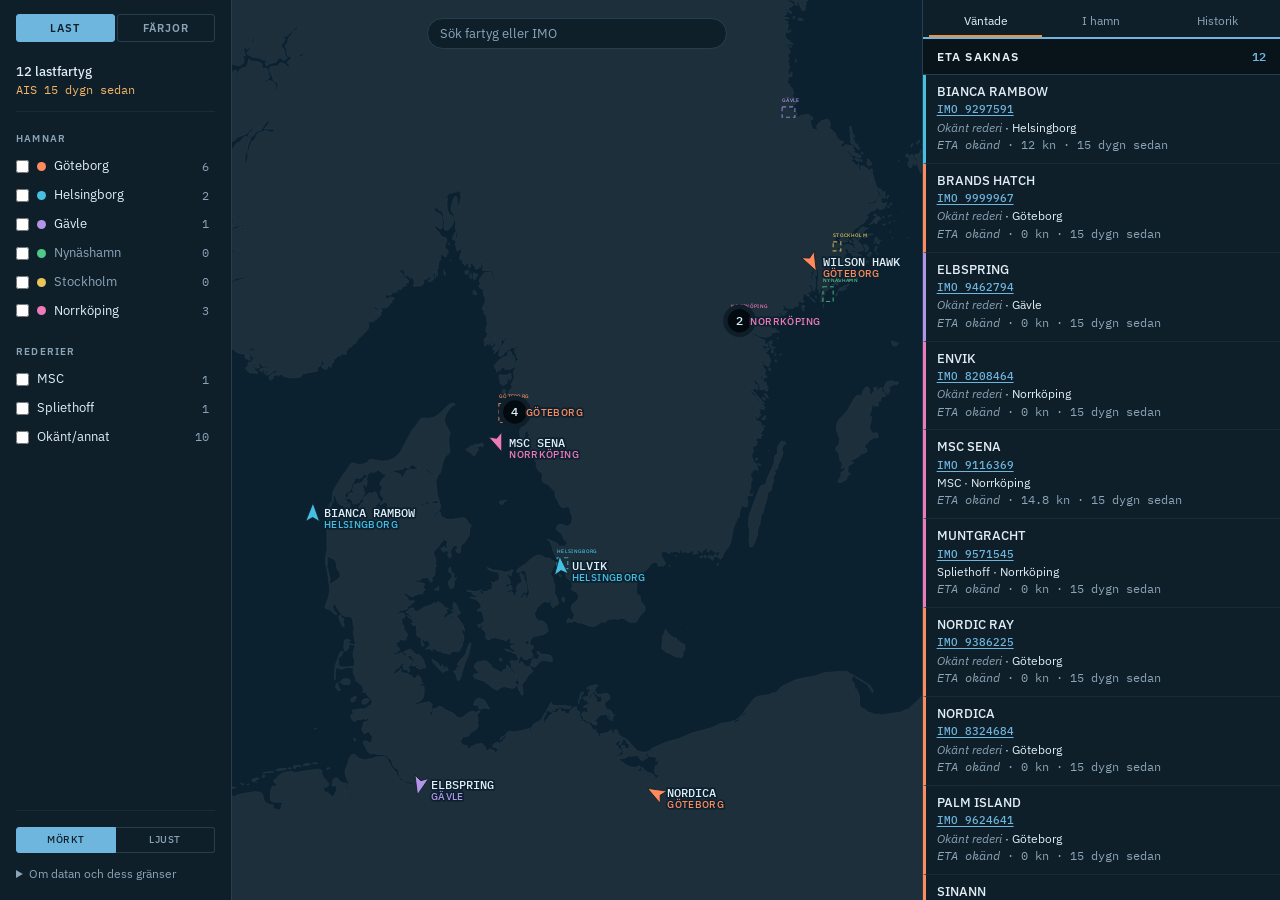
==== commit 8a7111bc: "underlag 2026-11-21 08:20Z" ====
--- a/index.html
+++ b/index.html
@@ -4,38 +4,48 @@
   <meta charset="UTF-8">
   <meta name="viewport" content="width=device-width, initial-scale=1.0">
   <title>Hamn-överblick</title>
+  <link rel="stylesheet" href="https://fonts.googleapis.com/css2?family=IBM+Plex+Sans:wght@400;500;600&family=IBM+Plex+Mono:wght@400;500&display=swap">
   <link rel="stylesheet" href="style.css" />
 </head>
 <body>
-  <header>
-    <h1>Hamn-överblick</h1>
-    <p>Lastfartyg på väg mot svenska hamnar, grupperade på hur nära anlöpet ligger. AIS-data, uppdateras var 30:e sekund.</p>
-    <div id="status"></div>
-  </header>
-  <div id="collecting-banner" hidden>Insamlingen har nyss börjat – det kan ta en stund innan fler fartyg dyker upp.</div>
-  <div id="port-filters" class="port-filters"></div>
-  <main>
-    <div class="karta">
-      <svg id="karta" preserveAspectRatio="xMidYMid slice" role="img"
-           aria-label="Karta över fartyg på väg mot svenska hamnar">
-        <rect id="hav" x="0" y="0" fill="var(--sjo)"></rect>
-        <path id="land" fill-rule="evenodd"></path>
-        <g id="hamnrutor"></g>
-        <g id="fartygslager"></g>
-      </svg>
-    </div>
+  <div class="app">
+    <aside class="kolumn filter">
+      <nav class="vyval">
+        <a href="index.html" class="aktiv">Last</a>
+        <a href="farjor.html">Färjor</a>
+      </nav>
 
-    <div id="arrivals"></div>
-  </main>
+      <div class="status">
+        <span class="status-antal" id="status-antal"></span>
+        <span class="status-alder" id="status-alder"></span>
+      </div>
 
-  <footer id="ansvar">
-    <p class="ansvar-kort">
-      <strong>Obekräftade uppgifter.</strong> Destination och ETA fylls i för hand av besättningen
-      och är ofta fel. Sidan får inte användas för navigation, säkerhet eller som underlag för
-      åtaganden. Fartygsdata via <a href="https://aisstream.io" rel="noopener">aisstream.io</a>.
-    </p>
-    <details>
-      <summary>Om datan och dess gränser</summary>
+      <div id="collecting-banner" class="banner" hidden>Insamlingen har nyss börjat – det kan ta en stund innan fler fartyg dyker upp.</div>
+
+      <section>
+        <h2 class="grupprubrik">Hamnar</h2>
+        <div id="hamnfilter"></div>
+      </section>
+
+      <section>
+        <h2 class="grupprubrik">Rederier</h2>
+        <div id="rederifilter"></div>
+        <p class="notis" id="rederinotis"></p>
+      </section>
+
+      <div class="botten">
+        <div class="temaval" id="temaval">
+          <button type="button" data-tema="dark" aria-pressed="true">Mörkt</button>
+          <button type="button" data-tema="light" aria-pressed="false">Ljust</button>
+        </div>
+
+        <details class="ansvar">
+          <summary>Om datan och dess gränser</summary>
+          <p class="ansvar-kort">
+            <strong>Obekräftade uppgifter.</strong> Destination och ETA fylls i för hand av besättningen
+            och är ofta fel. Sidan får inte användas för navigation, säkerhet eller som underlag för
+            åtaganden. Fartygsdata via <a href="https://aisstream.io" rel="noopener">aisstream.io</a>.
+          </p>
       <ul>
         <li><strong>Källan är fartygens egna AIS-sändningar.</strong> De tas emot via aisstream.io.
           Sidan är fristående och har ingen koppling till hamnarna, Sjöfartsverket, rederierna
@@ -47,6 +57,18 @@
           resa fartyget är på just nu, så ett fartyg som ska hit om två veckor står som på väg till
           Rotterdam eller Hamburg. Vid en mätning i september 2026 var den största framförhållningen
           3,4 dygn.</li>
+        <li><strong>Avgående fartyg räknas bort.</strong> Destinationsfältet säger vilken hamn,
+          inte åt vilket håll — ett fartyg som just lämnat Göteborg kan stå kvar med Göteborg som
+          destination. Fartyg som gör fart och har kursen tydligt bort från hamnen utelämnas
+          därför. Ligger fartyget stilla går riktningen inte att avgöra, och då visas det.</li>
+        <li><strong>Vissa ankomsttider är uppskattade.</strong> Är fartygets egen ETA obrukbar —
+          tom eller från en annan månad — räknas en tid fram ur position och fart och märks med
+          ett tilde (~). Den är vår gissning, inte fartygets uppgift, och räknar fågelvägen: en
+          rutt som går runt land tar längre tid än så.</li>
+        <li><strong>Orimliga ETA visas inte.</strong> Ett fartyg vars ankomsttid passerade för
+          mer än fem dygn sedan, eller ligger mer än två veckor fram, är nästan alltid ett glömt
+          fält snarare än verklig trafik — AIS bär inget årtal, så ett gammalt datum kan gissas
+          till nästa år. De fartygen utelämnas ur listan och kartan, men finns kvar i underlaget.</li>
         <li><strong>Listan är inte fullständig.</strong> Täckningen beror på var det finns
           AIS-mottagare och på vad strömmen hinner leverera. Ett fartyg som saknas kan vara på väg
           ändå.</li>
@@ -56,15 +78,58 @@
         <li><strong>Ingen garanti.</strong> Uppgifterna levereras i befintligt skick, utan garanti
           för riktighet eller tillgänglighet, och utan ansvar för beslut som fattas utifrån dem.</li>
       </ul>
-      <p class="ansvar-kallor">
-        Karta: <a href="https://www.openstreetmap.org/copyright" rel="noopener">OpenStreetMap</a>-bidragsgivare.
-      </p>
-    </details>
-  </footer>
+          <p class="ansvar-kallor">
+            Karta: <a href="https://www.naturalearthdata.com/" rel="noopener">Natural Earth</a>, allmän egendom.
+          </p>
+        </details>
+      </div>
+    </aside>
+
+    <main class="kolumn mitten">
+      <div class="karta">
+        <div class="sokrad">
+          <input id="sok" type="search" placeholder="Sök fartyg eller IMO" autocomplete="off" spellcheck="false">
+        </div>
+        <svg id="karta" preserveAspectRatio="xMidYMid slice" role="img"
+             aria-label="Karta över fartyg på väg mot svenska hamnar">
+          <rect id="hav" x="0" y="0" fill="var(--sjo)"></rect>
+          <path id="land" fill-rule="evenodd"></path>
+          <g id="hamnrutor"></g>
+          <g id="fartygslager"></g>
+        </svg>
+        <button type="button" id="aterstall" hidden>Återställ utsnittet</button>
+      </div>
+    </main>
+
+    <section class="kolumn lista">
+      <div class="flikrad" role="tablist">
+        <button type="button" class="flik" role="tab" data-flik="vantade" aria-selected="true">Väntade</button>
+        <button type="button" class="flik" role="tab" data-flik="ihamn" aria-selected="false">I hamn</button>
+        <button type="button" class="flik" role="tab" data-flik="historik" aria-selected="false">Historik</button>
+      </div>
+      <div id="arrivals"></div>
+    </section>
+  </div>
 
   <script src="land.js"></script>
   <script src="gruppering.js"></script>
+  <script src="tidsband.js"></script>
+  <script src="filter.js"></script>
+  <script src="flikar.js"></script>
   <script src="karta.js"></script>
+  <script>
+    // Vad som skiljer den här vyn från färjevyn. Funktionerna anropas först
+    // efter att alla skript laddats, så de får referera till gruppering.js.
+    const VY = {
+      vy: 'last',
+      underlag: 'underlag.json',
+      gruppera: (fartyg, nu) => delaIGrupper(fartyg, nu),
+      färg: (f) => HAMNFARG(f.arrivingPort),
+      enhet: 'lastfartyg',
+      etikettRad2: (f) => f.arrivingPort || 'Ej bekräftat',
+      tomText: 'Inga fartyg hittade just nu.',
+    };
+  </script>
   <script src="app.js"></script>
 </body>
 </html>
--- a/style.css
+++ b/style.css
@@ -1,315 +1,222 @@
-html, body {
+/* Mörkt är utgångsläget — nattsjökortet är sidans normala ansikte.
+   Ljust finns kvar som ett val och skriver om samma variabler. Sidan följer
+   alltså inte prefers-color-scheme; valet ligger hos besökaren. */
+:root {
+  --ink: #e2eef5;
+  --ink-svag: #8ba4b6;
+  --accent: #6fb6de;
+  --papper: #08131a;
+  --panel: #0f1f2a;
+  --sjo: #0c2130;
+  --land: #1d2f3a;
+  --hairline: #263f4f;
+  --hairline-svag: #182c38;
+  --markerad: #f0913c;
+  --markerad-yta: #22303c;
+  --varning: #f2b467;
+  --varning-yta: #2b1d10;
+  --kluster-yta: #020a10;
+  --kluster-text: #e2eef5;
+
+  /* En färg per bevakad hamn, samma tabell i båda vyerna. De sex första är
+     lastvyns beprövade palett; resten är färjehamnar. Ordningen är geografisk
+     och inte estetisk — se karta.js för varför två färger får likna varandra
+     så länge hamnarna ligger långt isär. */
+  --hamn-goteborg: #ff8a5c;
+  --hamn-helsingborg: #45bfe2;
+  --hamn-gavle: #b294e8;
+  --hamn-nynashamn: #4ec98a;
+  --hamn-stockholm: #e8c65c;
+  --hamn-norrkoping: #ef7ab9;
+  --hamn-malmo: #ff7a7a;
+  --hamn-trelleborg: #a9d95c;
+  --hamn-ystad: #e08ae0;
+  --hamn-karlshamn: #6fa8ff;
+  --hamn-karlskrona: #d3a06f;
+  --hamn-kapellskar: #9c9cf0;
+  --hamn-stromstad: #3ec9c0;
+  --hamn-umea: #f0a03c;
+  --hamn-okand: #7c8f9c;
+
+  --sans: 'IBM Plex Sans', system-ui, -apple-system, 'Segoe UI', sans-serif;
+  --mono: 'IBM Plex Mono', ui-monospace, 'SF Mono', Menlo, monospace;
+}
+
+:root[data-theme="light"] {
+  --ink: #0d2d40;
+  --ink-svag: #5b7789;
+  --accent: #0d3a55;
+  --papper: #e9f0f4;
+  --panel: #fbfdfe;
+  --sjo: #cbdfeb;
+  --land: #f6f2e8;
+  --hairline: #b6c9d6;
+  --hairline-svag: #dae6ed;
+  --markerad: #d4711f;
+  --markerad-yta: #fdf0e2;
+  --varning: #97500a;
+  --varning-yta: #fbeedd;
+  --kluster-yta: #0d2d40;
+  --kluster-text: #ffffff;
+
+  --hamn-goteborg: #c04a20;
+  --hamn-helsingborg: #10708f;
+  --hamn-gavle: #6f4ea3;
+  --hamn-nynashamn: #1f7247;
+  --hamn-stockholm: #8a6a10;
+  --hamn-norrkoping: #9c2a6e;
+  --hamn-malmo: #b23636;
+  --hamn-trelleborg: #5b7a12;
+  --hamn-ystad: #8c3a95;
+  --hamn-karlshamn: #1f5bb5;
+  --hamn-karlskrona: #8a5a2b;
+  --hamn-kapellskar: #4a4fb0;
+  --hamn-stromstad: #12716c;
+  --hamn-umea: #a35a08;
+  --hamn-okand: #7d8f9c;
+}
+
+* { box-sizing: border-box; }
+
+body {
   margin: 0;
-  padding: 0;
-  height: 100%;
-  font-family: system-ui, sans-serif;
-}
-
-body {
+  height: 100vh;
+  background: var(--papper);
+  color: var(--ink);
+  font: 400 14px/1.45 var(--sans);
+}
+
+.app {
+  display: grid;
+  grid-template-columns: 232px minmax(0, 1fr) minmax(300px, 28%);
+  height: 100vh;
+}
+
+.kolumn { min-width: 0; overflow-y: auto; overflow-x: hidden; }
+
+/* ---- Vänster: status och filter --------------------------------------- */
+
+.filter {
   display: flex;
   flex-direction: column;
-}
-
-header {
-  flex: 0 0 auto;
-  padding: 0.75rem 1rem;
-  background: #0b3d5c;
-  color: white;
-}
-
-header h1 {
-  margin: 0;
-  font-size: 1.25rem;
-}
-
-header p {
-  margin: 0.25rem 0 0;
-  font-size: 0.85rem;
-  opacity: 0.85;
-}
-
-#status {
-  font-size: 0.75rem;
-  margin-top: 0.25rem;
-  opacity: 0.7;
-}
-
-.port-filters {
-  flex: 0 0 auto;
+  gap: 22px;
+  padding: 14px 16px 18px;
+  background: var(--panel);
+  border-right: 1px solid var(--hairline);
+}
+
+.status {
   display: flex;
-  flex-wrap: wrap;
-  gap: 0.4rem;
-  padding: 0.5rem 1rem;
-  background: #eef2f5;
-  border-bottom: 1px solid #d6dde2;
-}
-
-.port-filter-btn {
-  border: 1px solid #0b3d5c;
-  background: white;
-  color: #0b3d5c;
-  padding: 0.3rem 0.8rem;
-  border-radius: 999px;
-  font-size: 0.8rem;
+  flex-direction: column;
+  gap: 3px;
+  padding-bottom: 14px;
+  border-bottom: 1px solid var(--hairline-svag);
+}
+
+.status-antal { font: 500 13px/1.2 var(--sans); }
+
+.status-alder {
+  font: 400 12px/1.2 var(--mono);
+  color: var(--ink-svag);
+  font-variant-numeric: tabular-nums;
+}
+
+.status-alder.gammal { color: var(--varning); }
+
+.banner {
+  padding: 8px 10px;
+  background: var(--varning-yta);
+  border-left: 2px solid var(--varning);
+  color: var(--varning);
+  font-size: 12px;
+}
+
+.grupprubrik {
+  margin: 0 0 8px;
+  font: 600 10px/1 var(--sans);
+  letter-spacing: .12em;
+  text-transform: uppercase;
+  color: var(--ink-svag);
+}
+
+.notis { margin: 6px 0 0; font-size: 11.5px; line-height: 1.4; color: var(--ink-svag); }
+
+.botten {
+  margin-top: auto;
+  display: flex;
+  flex-direction: column;
+  gap: 12px;
+  padding-top: 16px;
+  border-top: 1px solid var(--hairline-svag);
+}
+
+.temaval { display: flex; }
+
+.temaval button {
+  flex: 1;
+  padding: 5px 0;
+  border: 1px solid var(--hairline);
+  background: transparent;
+  color: var(--ink-svag);
+  font: 500 10px/1.4 var(--sans);
+  letter-spacing: .06em;
+  text-transform: uppercase;
   cursor: pointer;
 }
 
-.port-filter-btn:hover {
-  background: #dceaf5;
-}
-
-.port-filter-btn.active {
-  background: #0b3d5c;
-  color: white;
-}
-
-#collecting-banner {
-  flex: 0 0 auto;
-  background: #fff3cd;
-  color: #664d03;
-  padding: 0.4rem 1rem;
-  font-size: 0.8rem;
-  text-align: center;
-  border-bottom: 1px solid #ffe69c;
-}
-
-/* Kartan till vänster, listan till höger, lika delar. Kartan har egen höjd
-   och rullar inte; listan rullar för sig, så man kan bläddra genom anlöpen
-   och hela tiden se var fartygen ligger. */
-main {
-  flex: 1 1 auto;
-  display: flex;
-  min-height: 0;
-}
-
-.karta {
-  flex: 1 1 50%;
-  min-width: 320px;
-}
-
-#arrivals {
-  flex: 1 1 50%;
-  min-width: 340px;
-  overflow-y: auto;
-  background: #f5f7f9;
-  padding: 0.75rem 1rem 2rem;
-  border-left: 3px solid #0b3d5c;
-}
-
-/* Under den här bredden får spalterna inte plats bredvid varandra. Då
-   staplas de, med kartan överst som orientering och listan under. */
-@media (max-width: 1000px) {
-  main { flex-direction: column; }
-  .karta { flex: 0 0 45vh; min-height: 260px; }
-  #arrivals { flex: 1 1 auto; border-left: none; border-top: 3px solid #0b3d5c; }
-}
-
-.grupp { margin-bottom: 1.5rem; }
-
-.grupp h3 {
-  font-size: 0.95rem;
-  margin: 0 0 0.15rem;
-  color: #0b3d5c;
-  display: flex;
-  align-items: baseline;
-  gap: 0.5rem;
-}
-
-.grupp h3 .antal {
-  font-size: 0.75rem;
-  font-weight: 500;
-  color: #5d6a72;
-  background: #dde4e9;
-  border-radius: 999px;
-  padding: 0.05rem 0.5rem;
-}
-
-.grupptext {
-  margin: 0 0 0.4rem;
-  font-size: 0.78rem;
-  color: #5d6a72;
-}
-
-.grupp table {
+.temaval button:first-child { border-radius: 3px 0 0 3px; }
+.temaval button:last-child { border-radius: 0 3px 3px 0; border-left: 0; }
+.temaval button[aria-pressed="true"] { background: var(--accent); color: var(--panel); border-color: var(--accent); }
+
+.ansvar summary { cursor: pointer; font-size: 12px; color: var(--ink-svag); }
+.ansvar ul { margin: 8px 0 0; padding-left: 16px; }
+.ansvar li, .ansvar p { font-size: 11.5px; line-height: 1.5; color: var(--ink-svag); }
+.ansvar strong { color: var(--ink); }
+.ansvar a { color: var(--accent); }
+
+/* ---- Mitten: sök och karta -------------------------------------------- */
+
+.mitten { background: var(--papper); overflow: hidden; }
+
+.karta { position: relative; overflow: hidden; height: 100%; cursor: grab; }
+.karta svg { width: 100%; height: 100%; display: block; background: var(--sjo); touch-action: none; }
+
+.sokrad {
+  position: absolute;
+  top: 18px;
+  left: 50%;
+  transform: translateX(-50%);
+  z-index: 2;
+  width: min(300px, calc(100% - 32px));
+}
+
+.sokrad input {
   width: 100%;
-  border-collapse: collapse;
-  font-size: 0.85rem;
-  background: white;
-}
-
-.grupp thead th {
-  background: #0b3d5c;
-  color: white;
-  text-align: left;
-  padding: 0.4rem 0.6rem;
-  font-weight: 600;
-  white-space: nowrap;
-  font-size: 0.75rem;
-}
-
-.grupp tbody td {
-  padding: 0.4rem 0.6rem;
-  border-bottom: 1px solid #e2e6ea;
-  vertical-align: top;
-}
-
-.grupp tbody tr { cursor: pointer; }
-.grupp tbody tr:hover { background: #eef4f9; }
-
-/* Markeringen matchar det markerade fartyget i kartan: samma orange, och en
-   stapel i radens kant så att rad och prick går att para ihop med ögat.
-   Stapeln ritas som inre skugga i stället för ram, så raden inte hoppar. */
-.grupp tbody tr.vald { background: #fdeadd; }
-.grupp tbody tr.vald td { border-bottom-color: #f2cbaa; }
-.grupp tbody tr.vald td:first-child {
-  box-shadow: inset 4px 0 0 #d94a12;
-  font-weight: 600;
-}
-.grupp tbody tr.vald:hover { background: #fbdfcb; }
-
-.bi { display: block; font-size: 0.75rem; color: #5d6a72; font-weight: 400; }
-.bi a { color: #0b3d5c; }
-
-.dest {
-  font-family: ui-monospace, SFMono-Regular, Menlo, Consolas, monospace;
-  font-size: 0.78rem;
-}
-
-.tomt { color: #5d6a72; }
-
-/* Dämpad, alltid synlig hamnetikett (icke-interaktiv bakgrundsinfo) */
-.port-label {
-  background: transparent;
-  border: none;
-  box-shadow: none;
-  font-size: 0.8rem;
-  font-weight: 700;
-  color: #0b3d5c;
-  opacity: 0.55;
-  pointer-events: none;
-}
-
-.port-label::before {
-  display: none;
-}
-
-/* Alltid synlig namnetikett på kartan */
-.ship-label {
-  background: rgba(255, 255, 255, 0.9);
-  border: none;
-  box-shadow: 0 1px 3px rgba(0, 0, 0, 0.3);
-  font-size: 0.7rem;
-  font-weight: 600;
-  padding: 1px 5px;
-}
-
-.ship-label::before {
-  display: none;
-}
-
-/* Detaljinfo som visas vid hover */
-.ship-info-tooltip {
-  background: white;
-  border: 1px solid #0b3d5c;
-  box-shadow: 0 2px 6px rgba(0, 0, 0, 0.3);
-}
-
-.ship-popup h3 {
-  margin: 0 0 0.35rem;
-  font-size: 0.95rem;
-}
-
-.ship-popup table {
-  font-size: 0.8rem;
-  border-collapse: collapse;
-}
-
-.ship-popup td {
-  padding: 1px 6px 1px 0;
-  vertical-align: top;
-}
-
-.ship-popup td:first-child {
-  color: #555;
-  white-space: nowrap;
-}
-
-.unconfirmed {
-  color: #999;
-  font-style: italic;
-  font-size: 0.8em;
-}
-
-.badge-container {
-  display: inline-block;
-  background: #1a7f37;
-  color: white;
-  font-size: 0.7rem;
-  padding: 1px 6px;
-  border-radius: 8px;
-  margin-left: 6px;
-}
-
-/* Ansvarsfriskrivningen. Den korta raden står alltid framme — den som läser
-   listan ska inte behöva öppna något för att veta hur säkra uppgifterna är.
-   Det längre resonemanget ligger bakom en expander, så att det inte äter
-   höjd från kartan och listan. */
-#ansvar {
-  flex: 0 0 auto;
-  background: #f4f6f8;
-  border-top: 1px solid #d6dde2;
-  padding: 0.5rem 1rem;
-  font-size: 0.75rem;
-  color: #444;
-  max-height: 40vh;
-  overflow-y: auto;
-}
-
-#ansvar p {
-  margin: 0;
-}
-
-#ansvar a {
-  color: #0b3d5c;
-}
-
-.ansvar-kort strong {
-  color: #8a4b00;
-}
-
-#ansvar summary {
-  margin-top: 0.35rem;
+  padding: 7px 12px;
+  border: 1px solid var(--hairline);
+  border-radius: 16px;
+  background: var(--panel);
+  color: var(--ink);
+  font: 400 12.5px/1.2 var(--sans);
+}
+
+.sokrad input::placeholder { color: var(--ink-svag); }
+.sokrad input:focus { outline: 2px solid var(--accent); outline-offset: 1px; }
+
+#aterstall {
+  position: absolute;
+  top: 18px; right: 14px;
+  z-index: 2;
+  padding: 6px 11px;
+  border: 1px solid var(--hairline);
+  border-radius: 16px;
+  background: var(--panel);
+  color: var(--ink);
+  font: 500 11px/1.2 var(--sans);
   cursor: pointer;
-  color: #0b3d5c;
-}
-
-#ansvar ul {
-  margin: 0.5rem 0 0;
-  padding-left: 1.1rem;
-  line-height: 1.45;
-}
-
-#ansvar li {
-  margin-bottom: 0.35rem;
-}
-
-.ansvar-kallor {
-  margin-top: 0.5rem;
-  color: #666;
-}
-
-/* ---- Kartan i SVG ----------------------------------------------------
-   Ersätts av den riktiga paletten i Task 7. */
-:root {
-  --sjo: #dde9f0; --land: #f9f8f4; --hairline: #ccd9e1; --panel: #fff;
-  --markerad: #f3a15c; --ink: #123448;
-  --sans: system-ui, sans-serif; --mono: ui-monospace, monospace;
-  --hamn-goteborg: #c9552b; --hamn-helsingborg: #1d7f9c; --hamn-gavle: #7b5aa6;
-  --hamn-norvik: #2f7d51; --hamn-norrkoping: #a8367a; --hamn-okand: #8c9aa5;
-}
-
-.karta { position: relative; overflow: hidden; height: 100%; }
-.karta svg { width: 100%; height: 100%; display: block; background: var(--sjo); }
+}
+
+#aterstall:hover { border-color: var(--accent); color: var(--accent); }
 
 #land { fill: var(--land); stroke: var(--hairline); stroke-width: .8; stroke-linejoin: round; }
 .hamnruta { fill: none; opacity: .8; }
@@ -317,7 +224,250 @@
 
 .fartyg { cursor: pointer; }
 .fartyg polygon, .fartyg circle { stroke: var(--panel); }
-.fartyg.vald polygon, .fartyg.vald circle { stroke: var(--markerad); stroke-width: 2.5; }
+.fartyg.vald polygon, .fartyg.vald circle { stroke: var(--markerad); }
+
+/* Är något markerat tonas allt annat ned. Den stora pilen ensam räcker inte
+   när kartan är full av likadana ikoner — det är kontrasten mot omgivningen
+   som gör att blicken hittar dit. */
+#fartygslager.har-val .fartyg:not(.vald) { opacity: .28; }
+#fartygslager.har-val .fartyg:not(.vald) text { opacity: .5; }
 .fartyg text { paint-order: stroke; stroke: var(--sjo); stroke-linejoin: round; }
 .etikett-namn { font-family: var(--mono); font-weight: 500; fill: var(--ink); }
 .etikett-hamn { font-family: var(--sans); font-weight: 500; letter-spacing: .04em; text-transform: uppercase; }
+
+/* ---- Höger: ankomstlistan --------------------------------------------- */
+
+.lista { background: var(--panel); border-left: 1px solid var(--hairline); padding-bottom: 24px; }
+
+.listgrupp { border-bottom: 1px solid var(--hairline); }
+
+.listgrupp > h2 {
+  position: sticky;
+  top: 0;
+  z-index: 1;
+  display: flex;
+  justify-content: space-between;
+  align-items: baseline;
+  gap: 8px;
+  margin: 0;
+  padding: 10px 14px 9px;
+  background: var(--papper);
+  border-top: 2px solid var(--accent);
+  border-bottom: 1px solid var(--hairline);
+  font: 600 12px/1.3 var(--sans);
+  letter-spacing: .1em;
+  text-transform: uppercase;
+  color: var(--ink);
+}
+
+.listgrupp > h2 .antal {
+  font-family: var(--mono);
+  font-size: 12px;
+  letter-spacing: 0;
+  color: var(--accent);
+  font-variant-numeric: tabular-nums;
+}
+
+.rad {
+  display: grid;
+  gap: 2px;
+  padding: 9px 14px 10px 11px;
+  border-left: 3px solid transparent;
+  border-bottom: 1px solid var(--hairline-svag);
+  cursor: pointer;
+}
+
+.rad:hover { background: var(--hairline-svag); }
+
+/* Kartmarkören bär ingen information utöver färg och riktning, så den valda
+   raden måste synas ordentligt och bära allt. */
+.rad.vald {
+  background: var(--markerad-yta);
+  border-left-width: 4px;
+  border-left-color: var(--markerad);
+  box-shadow: inset 0 0 0 1px var(--markerad);
+}
+
+.rad.vald .rad-namn { font-weight: 600; font-size: 14px; }
+
+.rad-namn { font: 500 13px/1.25 var(--sans); overflow: hidden; text-overflow: ellipsis; white-space: nowrap; }
+
+/* Radens enda länk, och den enda vägen vidare till ett annat fartygsregister.
+   Låg den i --ink-svag med en hårfin ram under smälte den in i metaraden
+   bredvid, som är samma grå och samma teckensnitt — den lästes inte som
+   klickbar. Accentfärg och en riktig understrykning, alltså. */
+.rad-imo {
+  justify-self: start;
+  font: 500 11px/1.3 var(--mono);
+  color: var(--accent);
+  text-decoration: underline;
+  text-underline-offset: 2px;
+  font-variant-numeric: tabular-nums;
+}
+
+.rad-imo:hover,
+.rad-imo:focus-visible { color: var(--ink); text-decoration-thickness: 2px; }
+.rad-hamn { font-size: 12px; }
+.rad-meta { font: 400 11.5px/1.3 var(--mono); color: var(--ink-svag); font-variant-numeric: tabular-nums; }
+.osaker { color: var(--ink-svag); font-style: italic; }
+
+.detalj {
+  display: grid;
+  grid-template-columns: auto 1fr;
+  gap: 2px 10px;
+  margin-top: 8px;
+  padding-top: 8px;
+  border-top: 1px solid var(--hairline);
+  font: 400 11.5px/1.45 var(--mono);
+  font-variant-numeric: tabular-nums;
+}
+
+.detalj dt {
+  color: var(--ink-svag);
+  font-family: var(--sans);
+  font-size: 10px;
+  letter-spacing: .08em;
+  text-transform: uppercase;
+  align-self: center;
+}
+
+.detalj dd { margin: 0; overflow-wrap: anywhere; }
+.tomt { padding: 24px 14px; color: var(--ink-svag); font-size: 13px; }
+
+@media (max-width: 900px) {
+  body { height: auto; }
+  .app { grid-template-columns: 1fr; height: auto; }
+  .kolumn { overflow: visible; }
+  .filter { border-right: none; border-bottom: 1px solid var(--hairline); }
+  .karta { height: 60vh; }
+  .lista { border-left: none; }
+}
+
+@media (prefers-reduced-motion: reduce) {
+  * { animation: none !important; transition: none !important; }
+}
+
+.kryss { display: flex; align-items: center; gap: 8px; padding: 5px 6px 5px 4px; margin-left: -4px; border-radius: 3px; cursor: pointer; user-select: none; }
+.kryss:hover { background: var(--hairline-svag); }
+.kryss input { margin: 0; accent-color: var(--accent); }
+.kryss .prick { width: 9px; height: 9px; border-radius: 50%; flex: none; }
+.kryss .etikett { flex: 1; min-width: 0; overflow: hidden; text-overflow: ellipsis; white-space: nowrap; font-size: 13px; }
+.kryss .antal { font: 400 12px/1 var(--mono); color: var(--ink-svag); font-variant-numeric: tabular-nums; }
+.kryss.tom .etikett { color: var(--ink-svag); }
+
+/* ---- Kluster ---------------------------------------------------------- */
+
+/* Ytan är mörkare än både hav och land i mörkt tema, och mörk mot ett ljust
+   sjökort i det ljusa — så att klustret bryter mot bakgrunden oavsett var det
+   hamnar. Ringens bågar bär hamnfärgerna och gör resten av kontrasten. */
+.klusteryta { fill: var(--kluster-yta); }
+.klusterbage { fill: none; }
+.klusterantal { font-family: var(--mono); font-weight: 500; fill: var(--kluster-text); }
+.kluster { cursor: pointer; }
+.kluster:hover .klusteryta { fill: var(--markerad); }
+
+.hamnruta.klickbar { cursor: pointer; }
+.hamnbricka { fill: var(--papper); fill-opacity: .92; }
+.hamnantal { font: 600 11px/1 var(--mono); }
+/* I historikläget är fartygen bakgrund. Utan pointer-events: none fångar de
+   klicket som var menat för hamnrutan under dem — fartygslagret ritas sist och
+   ligger därmed överst. */
+#fartygslager.historik { opacity: .35; pointer-events: none; }
+.hamnlista {
+  position: absolute; z-index: 3; min-width: 230px; max-height: 280px;
+  overflow-y: auto; padding: 6px; background: var(--panel);
+  border: 1px solid var(--hairline); border-radius: 5px;
+  box-shadow: 0 3px 14px rgba(0, 0, 0, .35);
+}
+.hamnlista h2 { margin: 0 0 4px; font-size: 12px; }
+.hamnlista .hamnknapp {
+  width: 100%; text-align: left; font: inherit; font-size: 12px;
+  color: var(--markerad); background: transparent; border: 0; cursor: pointer; padding: 2px 4px;
+}
+.hamnlista .ankomstrad {
+  display: flex; gap: 8px; width: 100%; text-align: left;
+  font: inherit; font-size: 12px; color: var(--ink); background: transparent;
+  border: 0; cursor: pointer; padding: 2px 4px;
+}
+.hamnlista .ankomstrad:hover, .hamnlista .hamnknapp:hover { background: var(--sjo); }
+.flikrad { display: flex; gap: 2px; padding: 6px 6px 0; }
+.flik {
+  flex: 1; padding: 6px 4px; font: inherit; font-size: 12px; cursor: pointer;
+  color: var(--ink-svag); background: transparent;
+  border: 0; border-bottom: 2px solid transparent;
+}
+.flik[aria-selected="true"] { color: var(--ink); border-bottom-color: var(--markerad); }
+.flik:hover { color: var(--ink); }
+.ihamnrad .sedan { color: var(--ink-svag); font-size: 11px; }
+.lotsrad { display: flex; gap: 8px; padding: 3px 6px; font-size: 12px; }
+.lotsrad .tid { color: var(--ink-svag); font-variant-numeric: tabular-nums; }
+.lotsrad .spårad { color: var(--markerad); }
+.historikrad { display: flex; gap: 8px; padding: 3px 6px; font-size: 12px; }
+.historikrad .tid { color: var(--ink-svag); font-variant-numeric: tabular-nums; }
+.historikrad .lots { color: var(--ink-svag); margin-left: auto; }
+
+.klusterlista {
+  position: absolute;
+  z-index: 3;
+  min-width: 210px;
+  max-height: 260px;
+  overflow-y: auto;
+  padding: 6px;
+  background: var(--panel);
+  border: 1px solid var(--hairline);
+  border-radius: 5px;
+  box-shadow: 0 3px 14px rgba(0, 0, 0, .35);
+}
+
+.klusterlista h2 {
+  margin: 2px 6px 6px;
+  font: 600 10px/1.4 var(--sans);
+  letter-spacing: .12em;
+  text-transform: uppercase;
+  color: var(--ink-svag);
+}
+
+.klusterrad {
+  display: flex;
+  align-items: center;
+  gap: 8px;
+  width: 100%;
+  padding: 5px 6px;
+  border: 0;
+  border-radius: 3px;
+  background: transparent;
+  color: var(--ink);
+  font: 400 12px/1.3 var(--sans);
+  text-align: left;
+  cursor: pointer;
+}
+
+.klusterrad:hover { background: var(--hairline-svag); }
+.klusterrad .prick { width: 9px; height: 9px; border-radius: 50%; flex: none; }
+.klusternamn { flex: 1; min-width: 0; overflow: hidden; text-overflow: ellipsis; white-space: nowrap; }
+.klustereta { font: 400 11px/1.3 var(--mono); color: var(--ink-svag); font-variant-numeric: tabular-nums; }
+
+/* Uppskattad tid, inte fartygets egen uppgift. Skillnaden ska synas i listan
+   utan att man öppnar raden. */
+.eta-uppskattad { color: var(--varning); }
+
+/* Navigering mellan lastvyn och färjevyn. Två sidor, inget delat tillstånd —
+   temavalet ligger i localStorage och följer med ändå. */
+.vyval { display: flex; gap: 2px; }
+
+.vyval a {
+  flex: 1;
+  padding: 6px 0;
+  border: 1px solid var(--hairline);
+  border-radius: 3px;
+  background: transparent;
+  color: var(--ink-svag);
+  font: 600 11px/1.3 var(--sans);
+  letter-spacing: .08em;
+  text-transform: uppercase;
+  text-align: center;
+  text-decoration: none;
+}
+
+.vyval a:hover { color: var(--ink); border-color: var(--accent); }
+.vyval a.aktiv { background: var(--accent); color: var(--panel); border-color: var(--accent); }
